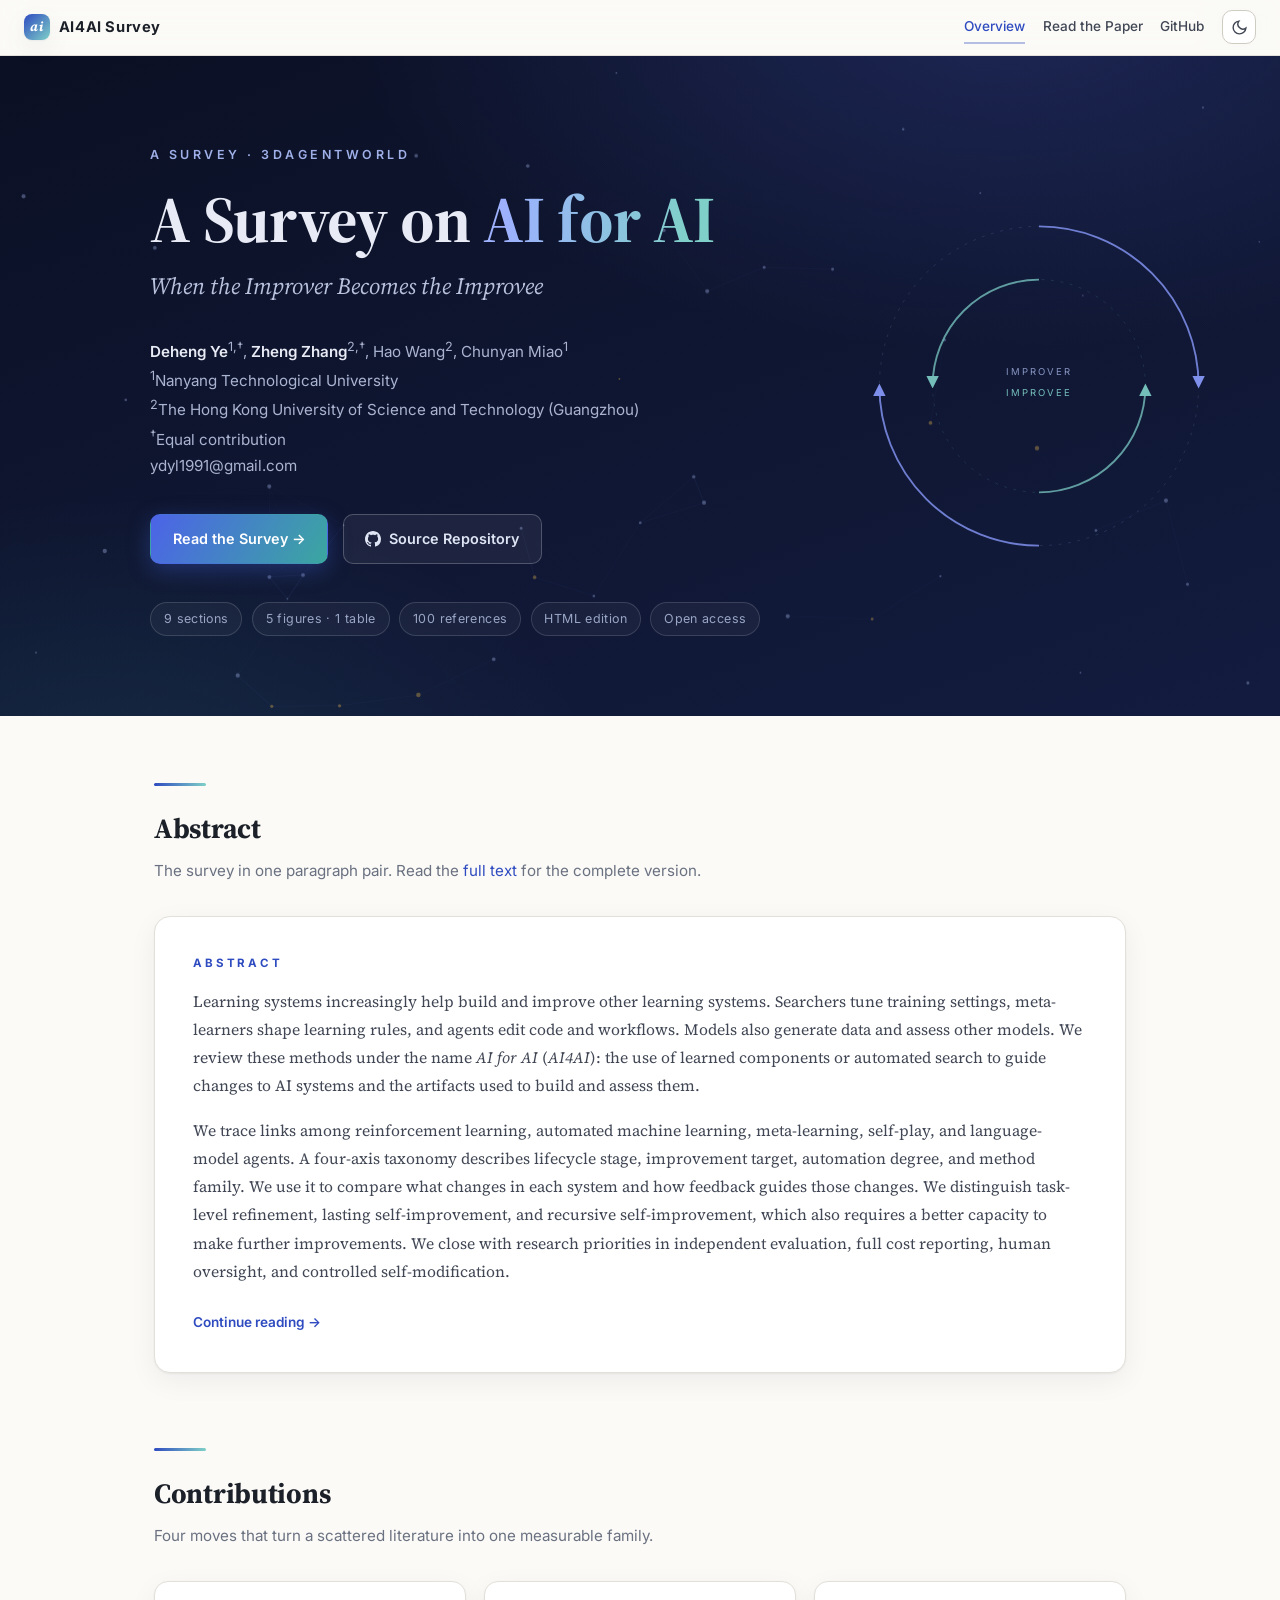
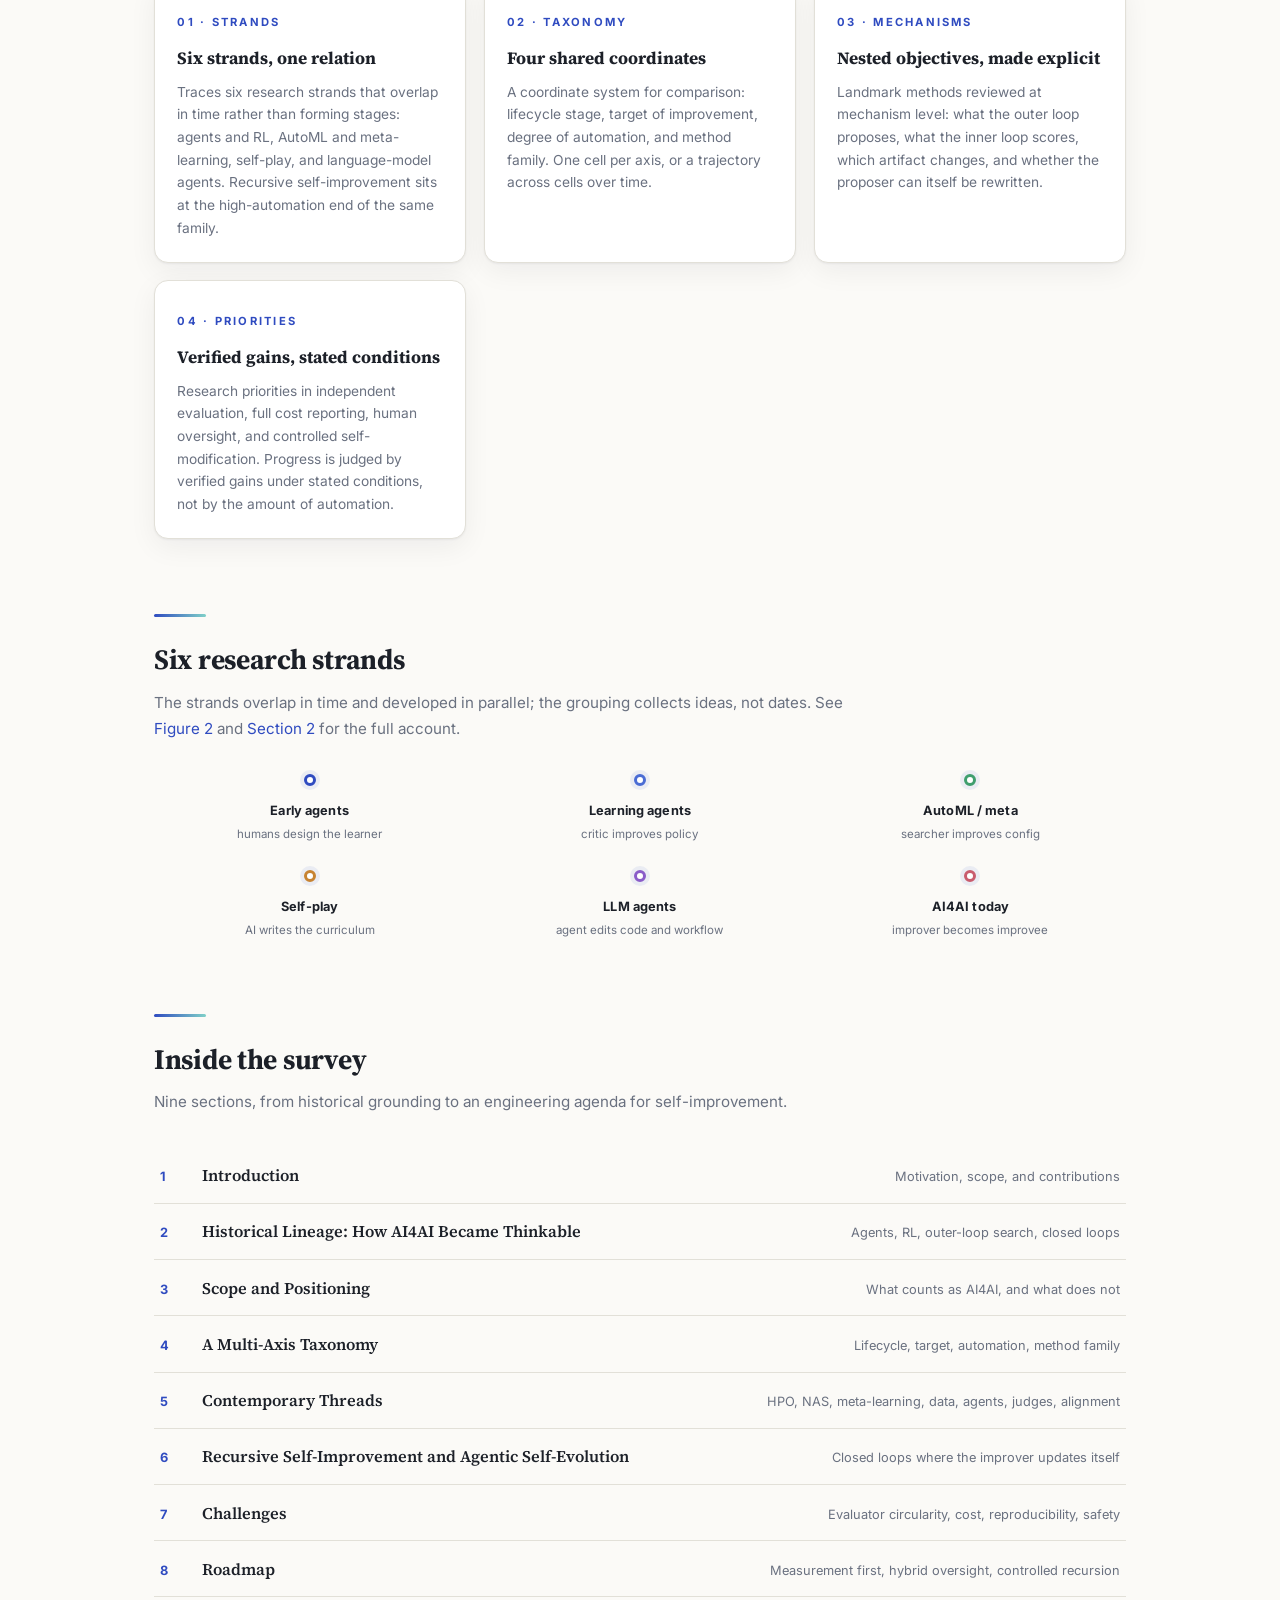
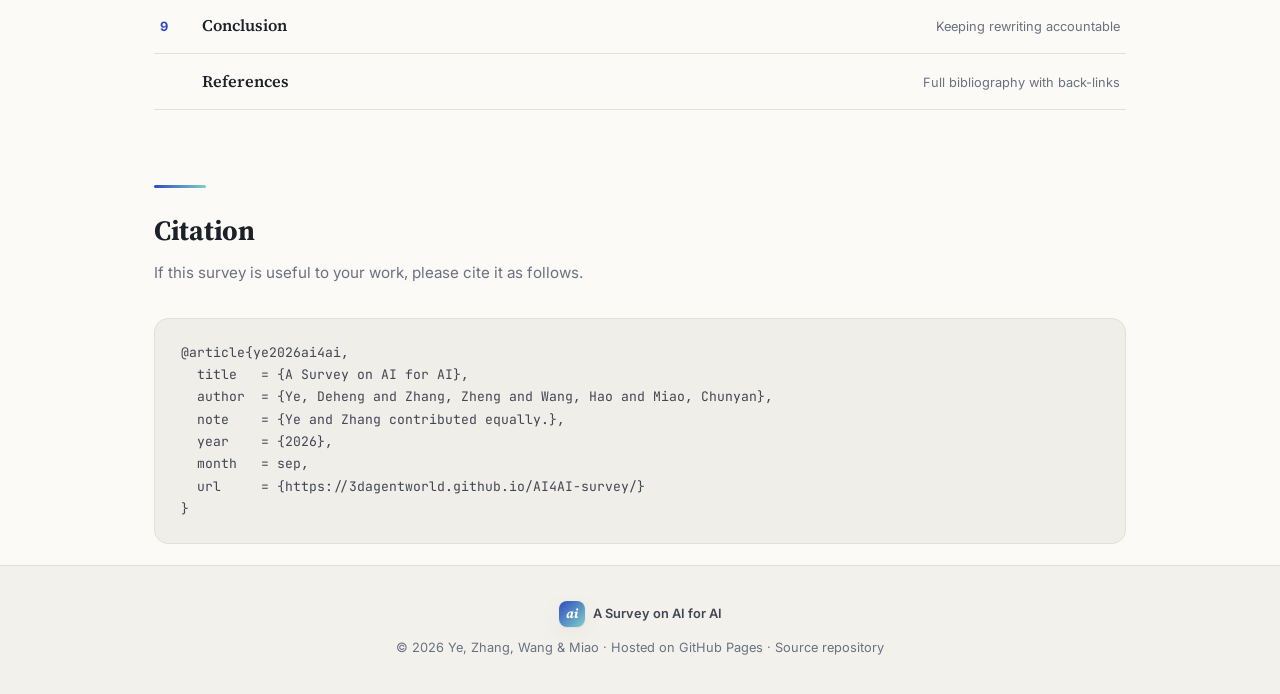
==== index.html @ faae10ac "Sync site with revised manuscript (sn-jnl submission version) - Regenerate paper.html from survey_ne" ====
<!DOCTYPE html>
<html lang="en">
<head>
<meta charset="utf-8">
<meta name="viewport" content="width=device-width, initial-scale=1">
<title>A Survey on AI for AI · 3DAgentWorld</title>
<meta name="description" content="A Survey on AI for AI (AI4AI): the use of learned components or automated search to guide changes to AI systems and the artifacts used to build and assess them.">
<meta property="og:title" content="A Survey on AI for AI">
<meta property="og:description" content="When the Improver Becomes the Improvee. A survey of AI4AI: six research strands, a four-axis taxonomy, mechanism-level review, and research priorities for measurable self-improvement.">
<meta property="og:type" content="website">
<meta property="og:url" content="https://3dagentworld.github.io/AI4AI-survey/">
<link rel="icon" href="data:image/svg+xml,%3Csvg xmlns='http://www.w3.org/2000/svg' viewBox='0 0 64 64'%3E%3Cdefs%3E%3ClinearGradient id='g' x1='0' y1='0' x2='1' y2='1'%3E%3Cstop offset='0' stop-color='%234c63e8'/%3E%3Cstop offset='1' stop-color='%233ba7a0'/%3E%3C/linearGradient%3E%3C/defs%3E%3Crect width='64' height='64' rx='14' fill='url(%23g)'/%3E%3Ctext x='32' y='43' font-family='Georgia,serif' font-size='27' font-style='italic' fill='white' text-anchor='middle'%3Eai%3C/text%3E%3C/svg%3E">
<link rel="preconnect" href="https://fonts.googleapis.com">
<link rel="preconnect" href="https://fonts.gstatic.com" crossorigin>
<link href="https://fonts.googleapis.com/css2?family=Inter:wght@400;500;600;700&family=JetBrains+Mono:wght@400;500&family=Source+Serif+4:ital,opsz,wght@0,8..60,400;0,8..60,600;0,8..60,700;1,8..60,400;1,8..60,600&display=swap" rel="stylesheet">
<link rel="stylesheet" href="css/site.css">
<script>(function(){try{var t=localStorage.getItem('ai4ai-theme');if(t==='dark'||t==='light'){document.documentElement.setAttribute('data-theme',t);}else if(window.matchMedia('(prefers-color-scheme: dark)').matches){document.documentElement.setAttribute('data-theme','dark');}}catch(e){}})();</script>
</head>
<body>

<nav class="site-nav">
  <a class="brand" href="index.html"><span class="brand-mark">ai</span>AI4AI Survey</a>
  <div class="nav-links">
    <a href="index.html" class="active">Overview</a>
    <a href="paper.html">Read the Paper</a>
    <a href="https://github.com/3DAgentWorld/AI4AI-survey" rel="noopener">GitHub</a>
    <button class="theme-toggle" type="button" aria-label="Toggle color theme" title="Toggle theme">
      <svg class="icon-moon" viewBox="0 0 24 24" fill="none" stroke="currentColor" stroke-width="2" stroke-linecap="round"><path d="M21 12.8A9 9 0 1 1 11.2 3 7 7 0 0 0 21 12.8z"/></svg>
      <svg class="icon-sun" viewBox="0 0 24 24" fill="none" stroke="currentColor" stroke-width="2" stroke-linecap="round"><circle cx="12" cy="12" r="4"/><path d="M12 2v2M12 20v2M4.9 4.9l1.4 1.4M17.7 17.7l1.4 1.4M2 12h2M20 12h2M4.9 19.1l1.4-1.4M17.7 6.3l1.4-1.4"/></svg>
    </button>
  </div>
</nav>

<header class="hero">
  <canvas id="constellation" aria-hidden="true"></canvas>

  <svg class="loop-motif" viewBox="0 0 400 400" aria-hidden="true">
    <defs>
      <marker id="loop-ah" viewBox="0 0 10 10" refX="8" refY="5" markerWidth="6.5" markerHeight="6.5" orient="auto-start-reverse">
        <path d="M 0 0 L 10 5 L 0 10 z" fill="#8b9dff"/>
      </marker>
      <marker id="loop-ah2" viewBox="0 0 10 10" refX="8" refY="5" markerWidth="6.5" markerHeight="6.5" orient="auto-start-reverse">
        <path d="M 0 0 L 10 5 L 0 10 z" fill="#7fd0c8"/>
      </marker>
    </defs>
    <g class="ring">
      <circle cx="200" cy="200" r="168" fill="none" stroke="rgba(159,176,232,0.18)" stroke-width="1" stroke-dasharray="3 7"/>
      <path d="M 200 32 A 168 168 0 0 1 368 200" fill="none" stroke="rgba(139,157,255,0.85)" stroke-width="2" marker-end="url(#loop-ah)"/>
      <path d="M 200 368 A 168 168 0 0 1 32 200" fill="none" stroke="rgba(139,157,255,0.85)" stroke-width="2" marker-end="url(#loop-ah)"/>
    </g>
    <g class="ring-rev">
      <circle cx="200" cy="200" r="112" fill="none" stroke="rgba(127,208,200,0.16)" stroke-width="1" stroke-dasharray="3 7"/>
      <path d="M 200 88 A 112 112 0 0 0 88 200" fill="none" stroke="rgba(127,208,200,0.8)" stroke-width="2" marker-end="url(#loop-ah2)"/>
      <path d="M 200 312 A 112 112 0 0 0 312 200" fill="none" stroke="rgba(127,208,200,0.8)" stroke-width="2" marker-end="url(#loop-ah2)"/>
    </g>
    <text x="200" y="188" text-anchor="middle" class="loop-label">improver</text>
    <text x="200" y="210" text-anchor="middle" class="loop-label" style="fill:#7fd0c8">improvee</text>
  </svg>

  <div class="hero-inner">
    <p class="kicker">A Survey &middot; 3DAgentWorld</p>
    <h1>A Survey on <span class="grad">AI for AI</span></h1>
    <p class="subtitle">When the Improver Becomes the Improvee</p>
    <p class="byline"><strong>Deheng Ye</strong><sup>1,&dagger;</sup>, <strong>Zheng Zhang</strong><sup>2,&dagger;</sup>, Hao Wang<sup>2</sup>, Chunyan Miao<sup>1</sup><br><sup>1</sup>Nanyang Technological University<br><sup>2</sup>The Hong Kong University of Science and Technology (Guangzhou)<br><sup>&dagger;</sup>Equal contribution<br>ydyl1991@gmail.com</p>
    <div class="hero-cta">
      <a class="btn btn-primary" href="paper.html">Read the Survey &rarr;</a>
      <a class="btn btn-ghost" href="https://github.com/3DAgentWorld/AI4AI-survey" rel="noopener">
        <svg width="16" height="16" viewBox="0 0 16 16" fill="currentColor" aria-hidden="true"><path d="M8 0C3.58 0 0 3.58 0 8c0 3.54 2.29 6.53 5.47 7.59.4.07.55-.17.55-.38 0-.19-.01-.82-.01-1.49-2.01.37-2.53-.49-2.69-.94-.09-.23-.48-.94-.82-1.13-.28-.15-.68-.52-.01-.53.63-.01 1.08.58 1.23.82.72 1.21 1.87.87 2.33.66.07-.52.28-.87.51-1.07-1.78-.2-3.64-.89-3.64-3.95 0-.87.31-1.59.82-2.15-.08-.2-.36-1.02.08-2.12 0 0 .67-.21 2.2.82.64-.18 1.32-.27 2-.27.68 0 1.36.09 2 .27 1.53-1.04 2.2-.82 2.2-.82.44 1.1.16 1.92.08 2.12.51.56.82 1.27.82 2.15 0 3.07-1.87 3.75-3.65 3.95.29.25.54.73.54 1.48 0 1.07-.01 1.93-.01 2.2 0 .21.15.46.55.38A8.01 8.01 0 0 0 16 8c0-4.42-3.58-8-8-8z"/></svg>
        Source Repository
      </a>
    </div>
    <div class="hero-stats">
      <span class="chip">9 sections</span>
      <span class="chip">5 figures &middot; 1 table</span>
      <span class="chip">100 references</span>
      <span class="chip">HTML edition</span>
      <span class="chip">Open access</span>
    </div>
  </div>
</header>

<section class="landing-section reveal">
  <div class="sec-rule"></div>
  <h2 class="sec-title">Abstract</h2>
  <p class="sec-lede">The survey in one paragraph pair. Read the <a href="paper.html#abstract">full text</a> for the complete version.</p>
  <div class="abstract-card">
    <span class="abs-label">Abstract</span>
    <p>Learning systems increasingly help build and improve other learning systems. Searchers tune training settings, meta-learners shape learning rules, and agents edit code and workflows. Models also generate data and assess other models. We review these methods under the name <em>AI for AI</em> (<em>AI4AI</em>): the use of learned components or automated search to guide changes to AI systems and the artifacts used to build and assess them.</p>
    <p>We trace links among reinforcement learning, automated machine learning, meta-learning, self-play, and language-model agents. A four-axis taxonomy describes lifecycle stage, improvement target, automation degree, and method family. We use it to compare what changes in each system and how feedback guides those changes. We distinguish task-level refinement, lasting self-improvement, and recursive self-improvement, which also requires a better capacity to make further improvements. We close with research priorities in independent evaluation, full cost reporting, human oversight, and controlled self-modification.</p>
    <a class="abstract-more" href="paper.html#abstract">Continue reading &rarr;</a>
  </div>
</section>

<section class="landing-section reveal">
  <div class="sec-rule"></div>
  <h2 class="sec-title">Contributions</h2>
  <p class="sec-lede">Four moves that turn a scattered literature into one measurable family.</p>
  <div class="card-grid">
    <div class="card reveal">
      <span class="card-num">01 &middot; Strands</span>
      <h3>Six strands, one relation</h3>
      <p>Traces six research strands that overlap in time rather than forming stages: agents and RL, AutoML and meta-learning, self-play, and language-model agents. Recursive self-improvement sits at the high-automation end of the same family.</p>
    </div>
    <div class="card reveal">
      <span class="card-num">02 &middot; Taxonomy</span>
      <h3>Four shared coordinates</h3>
      <p>A coordinate system for comparison: lifecycle stage, target of improvement, degree of automation, and method family. One cell per axis, or a trajectory across cells over time.</p>
    </div>
    <div class="card reveal">
      <span class="card-num">03 &middot; Mechanisms</span>
      <h3>Nested objectives, made explicit</h3>
      <p>Landmark methods reviewed at mechanism level: what the outer loop proposes, what the inner loop scores, which artifact changes, and whether the proposer can itself be rewritten.</p>
    </div>
    <div class="card reveal">
      <span class="card-num">04 &middot; Priorities</span>
      <h3>Verified gains, stated conditions</h3>
      <p>Research priorities in independent evaluation, full cost reporting, human oversight, and controlled self-modification. Progress is judged by verified gains under stated conditions, not by the amount of automation.</p>
    </div>
  </div>
</section>

<section class="landing-section reveal">
  <div class="sec-rule"></div>
  <h2 class="sec-title">Six research strands</h2>
  <p class="sec-lede">The strands overlap in time and developed in parallel; the grouping collects ideas, not dates. See <a href="paper.html#fig:lineage">Figure 2</a> and <a href="paper.html#sec:history">Section 2</a> for the full account.</p>
  <div class="timeline strands">
    <div class="tl-item reveal"><div class="tl-dot"></div><strong>Early agents</strong><span>humans design the learner</span></div>
    <div class="tl-item reveal"><div class="tl-dot"></div><strong>Learning agents</strong><span>critic improves policy</span></div>
    <div class="tl-item reveal"><div class="tl-dot"></div><strong>AutoML / meta</strong><span>searcher improves config</span></div>
    <div class="tl-item reveal"><div class="tl-dot"></div><strong>Self-play</strong><span>AI writes the curriculum</span></div>
    <div class="tl-item reveal"><div class="tl-dot"></div><strong>LLM agents</strong><span>agent edits code and workflow</span></div>
    <div class="tl-item reveal"><div class="tl-dot"></div><strong>AI4AI today</strong><span>improver becomes improvee</span></div>
  </div>
</section>

<section class="landing-section reveal">
  <div class="sec-rule"></div>
  <h2 class="sec-title">Inside the survey</h2>
  <p class="sec-lede">Nine sections, from historical grounding to an engineering agenda for self-improvement.</p>
  <ol class="sec-list">
    <a href="paper.html#sec:intro"><li><span class="sec-no">1</span><span class="sec-name">Introduction</span><span class="sec-desc">Motivation, scope, and contributions</span></li></a>
    <a href="paper.html#sec:history"><li><span class="sec-no">2</span><span class="sec-name">Historical Lineage: How AI4AI Became Thinkable</span><span class="sec-desc">Agents, RL, outer-loop search, closed loops</span></li></a>
    <a href="paper.html#sec:scope"><li><span class="sec-no">3</span><span class="sec-name">Scope and Positioning</span><span class="sec-desc">What counts as AI4AI, and what does not</span></li></a>
    <a href="paper.html#sec:taxonomy"><li><span class="sec-no">4</span><span class="sec-name">A Multi-Axis Taxonomy</span><span class="sec-desc">Lifecycle, target, automation, method family</span></li></a>
    <a href="paper.html#sec:survey"><li><span class="sec-no">5</span><span class="sec-name">Contemporary Threads</span><span class="sec-desc">HPO, NAS, meta-learning, data, agents, judges, alignment</span></li></a>
    <a href="paper.html#sec:rsi"><li><span class="sec-no">6</span><span class="sec-name">Recursive Self-Improvement and Agentic Self-Evolution</span><span class="sec-desc">Closed loops where the improver updates itself</span></li></a>
    <a href="paper.html#sec:challenges"><li><span class="sec-no">7</span><span class="sec-name">Challenges</span><span class="sec-desc">Evaluator circularity, cost, reproducibility, safety</span></li></a>
    <a href="paper.html#sec:roadmap"><li><span class="sec-no">8</span><span class="sec-name">Roadmap</span><span class="sec-desc">Measurement first, hybrid oversight, controlled recursion</span></li></a>
    <a href="paper.html#sec:conclusion"><li><span class="sec-no">9</span><span class="sec-name">Conclusion</span><span class="sec-desc">Keeping rewriting accountable</span></li></a>
    <a href="paper.html#references"><li><span class="sec-no">&nbsp;</span><span class="sec-name">References</span><span class="sec-desc">Full bibliography with back-links</span></li></a>
  </ol>
</section>

<section class="landing-section reveal">
  <div class="sec-rule"></div>
  <h2 class="sec-title">Citation</h2>
  <p class="sec-lede">If this survey is useful to your work, please cite it as follows.</p>
  <div class="bib-wrap">
    <button class="bib-copy" type="button">Copy</button>
    <pre class="bib-box">@article{ye2026ai4ai,
  title   = {A Survey on AI for AI},
  author  = {Ye, Deheng and Zhang, Zheng and Wang, Hao and Miao, Chunyan},
  note    = {Ye and Zhang contributed equally.},
  year    = {2026},
  month   = sep,
  url     = {https://3dagentworld.github.io/AI4AI-survey/}
}</pre>
  </div>
</section>

<footer class="site-footer">
  <div class="foot-mark"><span class="brand-mark">ai</span>A Survey on AI for AI</div>
  <div>&copy; 2026 Ye, Zhang, Wang &amp; Miao &middot; Hosted on GitHub Pages &middot; <a href="https://github.com/3DAgentWorld/AI4AI-survey" rel="noopener">Source repository</a></div>
</footer>

<script src="js/site.js"></script>
</body>
</html>
---- css/site.css ----
/* ============================================================
   AI4AI Survey — project page styles
   Cool but sober: restrained motion, academic typography.
   ============================================================ */

:root {
  /* light theme */
  --bg: #fbfaf7;
  --bg-alt: #f2f1ec;
  --surface: #ffffff;
  --ink: #1c2028;
  --ink-soft: #404654;
  --muted: #6a7180;
  --line: #e2e0d8;
  --line-strong: #cfccc2;
  --accent: #2f4bc0;
  --accent-soft: rgba(47, 75, 192, 0.08);
  --accent-line: rgba(47, 75, 192, 0.35);
  --gold: #a07c2a;
  --code-bg: #f0eee8;
  --shadow: 0 1px 2px rgba(20, 24, 40, 0.05), 0 8px 28px rgba(20, 24, 40, 0.06);
  --shadow-lg: 0 2px 4px rgba(20, 24, 40, 0.06), 0 18px 48px rgba(20, 24, 40, 0.10);
  --hero-bg1: #0b1024;
  --hero-bg2: #131c3f;
  --serif: "Source Serif 4", "Source Serif Pro", Georgia, "Times New Roman", serif;
  --sans: "Inter", -apple-system, "Segoe UI", Roboto, sans-serif;
  --mono: "JetBrains Mono", ui-monospace, "Cascadia Code", Consolas, monospace;
}

[data-theme="dark"] {
  --bg: #0d1017;
  --bg-alt: #12161f;
  --surface: #161b26;
  --ink: #dfe3ea;
  --ink-soft: #b6bcc8;
  --muted: #8a91a0;
  --line: #262c3a;
  --line-strong: #363e50;
  --accent: #8b9dff;
  --accent-soft: rgba(139, 157, 255, 0.10);
  --accent-line: rgba(139, 157, 255, 0.4);
  --gold: #cfa54a;
  --code-bg: #1c2230;
  --shadow: 0 1px 2px rgba(0, 0, 0, 0.4), 0 8px 28px rgba(0, 0, 0, 0.35);
  --shadow-lg: 0 2px 4px rgba(0, 0, 0, 0.45), 0 18px 48px rgba(0, 0, 0, 0.45);
}

* { box-sizing: border-box; }

html { scroll-behavior: smooth; }

body {
  margin: 0;
  background: var(--bg);
  color: var(--ink);
  font-family: var(--serif);
  font-size: 17px;
  line-height: 1.72;
  -webkit-font-smoothing: antialiased;
  text-rendering: optimizeLegibility;
}

a { color: var(--accent); text-decoration: none; }
a:hover { text-decoration: underline; }

::selection { background: var(--accent-soft); }

/* ---------------- reading progress bar ---------------- */
#progress-bar {
  position: fixed;
  top: 0; left: 0;
  height: 3px;
  width: 0%;
  background: linear-gradient(90deg, var(--accent), #7fd0c8);
  z-index: 1200;
  transition: width 0.08s linear;
}

/* ---------------- top nav ---------------- */
.site-nav {
  position: sticky;
  top: 0;
  z-index: 1000;
  display: flex;
  align-items: center;
  gap: 1rem;
  padding: 0.65rem 1.5rem;
  background: color-mix(in srgb, var(--bg) 82%, transparent);
  backdrop-filter: blur(12px);
  -webkit-backdrop-filter: blur(12px);
  border-bottom: 1px solid var(--line);
  font-family: var(--sans);
  font-size: 0.85rem;
}

.site-nav .brand {
  display: flex;
  align-items: center;
  gap: 0.55rem;
  font-weight: 700;
  letter-spacing: 0.04em;
  color: var(--ink);
  font-size: 0.92rem;
}
.site-nav .brand:hover { text-decoration: none; }

.brand-mark {
  width: 26px; height: 26px;
  border-radius: 8px;
  background: linear-gradient(135deg, var(--accent), #7fd0c8);
  display: inline-flex;
  align-items: center;
  justify-content: center;
  color: #fff;
  font-family: var(--serif);
  font-style: italic;
  font-weight: 700;
  font-size: 0.8rem;
  box-shadow: var(--shadow);
}
[data-theme="dark"] .brand-mark { color: #0b1024; }

.site-nav .nav-links {
  display: flex;
  gap: 1.1rem;
  margin-left: auto;
  align-items: center;
}
.site-nav .nav-links a {
  color: var(--ink-soft);
  font-weight: 500;
  padding: 0.25rem 0;
  border-bottom: 2px solid transparent;
}
.site-nav .nav-links a:hover { color: var(--ink); text-decoration: none; }
.site-nav .nav-links a.active { color: var(--accent); border-bottom-color: var(--accent-line); }

.theme-toggle {
  border: 1px solid var(--line-strong);
  background: var(--surface);
  color: var(--ink-soft);
  width: 34px; height: 34px;
  border-radius: 10px;
  cursor: pointer;
  display: inline-flex;
  align-items: center;
  justify-content: center;
  transition: transform 0.25s ease, background 0.25s ease;
}
.theme-toggle:hover { transform: rotate(20deg) scale(1.06); }
.theme-toggle svg { width: 17px; height: 17px; }
[data-theme="dark"] .theme-toggle .icon-moon { display: none; }
:root:not([data-theme="dark"]) .theme-toggle .icon-sun { display: none; }

/* ---------------- landing: hero ---------------- */
.hero {
  position: relative;
  overflow: hidden;
  background:
    radial-gradient(1100px 600px at 78% -10%, rgba(94, 118, 255, 0.20), transparent 60%),
    radial-gradient(900px 520px at 8% 110%, rgba(72, 196, 182, 0.10), transparent 55%),
    linear-gradient(160deg, var(--hero-bg1), var(--hero-bg2));
  color: #e8ebf5;
  padding: 5.5rem 1.5rem 5rem;
}
#constellation {
  position: absolute;
  inset: 0;
  width: 100%;
  height: 100%;
  opacity: 0.55;
  pointer-events: none;
}
.hero-inner {
  position: relative;
  max-width: 980px;
  margin: 0 auto;
}
.hero .kicker {
  font-family: var(--sans);
  font-size: 0.78rem;
  font-weight: 600;
  letter-spacing: 0.28em;
  text-transform: uppercase;
  color: #9fb0e8;
  margin: 0 0 1.2rem;
}
.hero h1 {
  font-family: var(--serif);
  font-weight: 700;
  font-size: clamp(2.4rem, 6vw, 4.1rem);
  line-height: 1.08;
  margin: 0 0 0.75rem;
  letter-spacing: -0.01em;
}
.hero h1 .grad {
  background: linear-gradient(92deg, #9db1ff 10%, #7fd0c8 90%);
  -webkit-background-clip: text;
  background-clip: text;
  color: transparent;
}
.hero .subtitle {
  font-family: var(--serif);
  font-style: italic;
  font-size: clamp(1.05rem, 2.4vw, 1.45rem);
  color: #b9c2dd;
  margin: 0 0 1.8rem;
}
.hero .byline {
  font-family: var(--sans);
  font-size: 0.95rem;
  color: #aab4d0;
  margin-bottom: 2.2rem;
}
.hero .byline strong { color: #e8ebf5; font-weight: 600; }

.hero-cta { display: flex; flex-wrap: wrap; gap: 0.9rem; align-items: center; }

.btn {
  display: inline-flex;
  align-items: center;
  gap: 0.5rem;
  font-family: var(--sans);
  font-size: 0.9rem;
  font-weight: 600;
  padding: 0.72rem 1.35rem;
  border-radius: 10px;
  border: 1px solid transparent;
  cursor: pointer;
  transition: transform 0.2s ease, box-shadow 0.2s ease, background 0.2s ease;
}
.btn:hover { text-decoration: none; transform: translateY(-2px); }
.btn-primary {
  background: linear-gradient(120deg, #4c63e8, #3ba7a0);
  color: #fff;
  box-shadow: 0 6px 22px rgba(66, 96, 220, 0.35);
}
.btn-primary:hover { box-shadow: 0 10px 30px rgba(66, 96, 220, 0.45); }
.btn-ghost {
  background: rgba(255, 255, 255, 0.06);
  border-color: rgba(255, 255, 255, 0.22);
  color: #dfe5f5;
}
.btn-ghost:hover { background: rgba(255, 255, 255, 0.12); }

.hero-stats {
  display: flex;
  flex-wrap: wrap;
  gap: 0.6rem;
  margin-top: 2.4rem;
  font-family: var(--sans);
  font-size: 0.78rem;
  color: #9aa6c6;
}
.hero-stats .chip {
  padding: 0.32rem 0.8rem;
  border-radius: 999px;
  border: 1px solid rgba(255, 255, 255, 0.14);
  background: rgba(255, 255, 255, 0.04);
  letter-spacing: 0.03em;
}

/* the self-referential loop motif */
.loop-motif {
  position: absolute;
  right: clamp(-40px, 4vw, 60px);
  top: 50%;
  transform: translateY(-50%);
  width: clamp(220px, 30vw, 380px);
  height: clamp(220px, 30vw, 380px);
  opacity: 0.9;
  pointer-events: none;
}
.loop-motif .ring { animation: loop-spin 26s linear infinite; transform-origin: 50% 50%; }
.loop-motif .ring-rev { animation: loop-spin 38s linear infinite reverse; transform-origin: 50% 50%; }
@keyframes loop-spin { to { transform: rotate(360deg); } }
.loop-label {
  font-family: var(--sans);
  font-size: 10px;
  letter-spacing: 0.22em;
  text-transform: uppercase;
  fill: #93a2cf;
}
@media (max-width: 860px) { .loop-motif { display: none; } }

/* ---------------- landing: generic section ---------------- */
.landing-section {
  max-width: 1020px;
  margin: 0 auto;
  padding: 4.2rem 1.5rem 0.5rem;
}
.landing-section h2.sec-title {
  font-family: var(--serif);
  font-size: 1.75rem;
  font-weight: 700;
  margin: 0 0 0.4rem;
  letter-spacing: -0.01em;
}
.landing-section .sec-lede {
  font-family: var(--sans);
  font-size: 0.95rem;
  color: var(--muted);
  margin: 0 0 2rem;
  max-width: 46rem;
}
.sec-rule {
  width: 52px; height: 3px;
  border-radius: 2px;
  background: linear-gradient(90deg, var(--accent), #7fd0c8);
  margin-bottom: 1.1rem;
}

/* abstract card */
.abstract-card {
  background: var(--surface);
  border: 1px solid var(--line);
  border-radius: 16px;
  box-shadow: var(--shadow);
  padding: 2.2rem 2.4rem;
  font-size: 0.98rem;
  line-height: 1.8;
  color: var(--ink-soft);
}
.abstract-card .abs-label {
  font-family: var(--sans);
  font-size: 0.72rem;
  font-weight: 700;
  letter-spacing: 0.24em;
  text-transform: uppercase;
  color: var(--accent);
  display: block;
  margin-bottom: 0.9rem;
}
.abstract-card p { margin: 0 0 1rem; }
.abstract-card p:last-of-type { margin-bottom: 1.4rem; }
.abstract-more { font-family: var(--sans); font-size: 0.85rem; font-weight: 600; }

/* contribution cards */
.card-grid {
  display: grid;
  grid-template-columns: repeat(auto-fit, minmax(230px, 1fr));
  gap: 1.1rem;
}
.card {
  background: var(--surface);
  border: 1px solid var(--line);
  border-radius: 14px;
  padding: 1.5rem 1.4rem 1.4rem;
  box-shadow: var(--shadow);
  transition: transform 0.25s ease, box-shadow 0.25s ease, border-color 0.25s ease;
  position: relative;
  overflow: hidden;
}
.card::before {
  content: "";
  position: absolute;
  top: 0; left: 0; right: 0;
  height: 3px;
  background: linear-gradient(90deg, var(--accent), #7fd0c8);
  opacity: 0;
  transition: opacity 0.25s ease;
}
.card:hover { transform: translateY(-4px); box-shadow: var(--shadow-lg); border-color: var(--accent-line); }
.card:hover::before { opacity: 1; }
.card .card-num {
  font-family: var(--sans);
  font-size: 0.7rem;
  font-weight: 700;
  letter-spacing: 0.2em;
  color: var(--accent);
  text-transform: uppercase;
}
.card h3 {
  font-family: var(--serif);
  font-size: 1.08rem;
  margin: 0.5rem 0 0.45rem;
  font-weight: 700;
}
.card p {
  font-size: 0.86rem;
  color: var(--muted);
  margin: 0;
  line-height: 1.65;
  font-family: var(--sans);
}

/* lineage timeline (landing) */
.timeline {
  display: grid;
  grid-template-columns: repeat(6, 1fr);
  gap: 0;
  position: relative;
  margin-top: 1rem;
}
.timeline::before {
  content: "";
  position: absolute;
  top: 13px;
  left: 3%;
  right: 3%;
  height: 2px;
  background: linear-gradient(90deg, #9aa1ad, var(--accent), #7fd0c8);
  opacity: 0.5;
}
.tl-item { position: relative; padding: 0 0.6rem; }
.tl-dot {
  width: 12px; height: 12px;
  border-radius: 50%;
  margin: 8px auto 0.9rem;
  background: var(--surface);
  border: 3px solid var(--accent);
  box-shadow: 0 0 0 4px var(--accent-soft);
  position: relative;
  z-index: 1;
}
.tl-item:nth-child(2) .tl-dot { border-color: #4a6cd4; }
.tl-item:nth-child(3) .tl-dot { border-color: #3f9e6e; }
.tl-item:nth-child(4) .tl-dot { border-color: #c78332; }
.tl-item:nth-child(5) .tl-dot { border-color: #8a5cc9; }
.tl-item:nth-child(6) .tl-dot { border-color: #c95c6e; }
.tl-item strong {
  display: block;
  font-family: var(--sans);
  font-size: 0.8rem;
  font-weight: 700;
  text-align: center;
  letter-spacing: 0.01em;
}
.tl-item span {
  display: block;
  font-family: var(--sans);
  font-size: 0.72rem;
  text-align: center;
  color: var(--muted);
  margin-top: 0.25rem;
  line-height: 1.45;
}
@media (max-width: 800px) {
  .timeline { grid-template-columns: repeat(2, 1fr); gap: 1.4rem; }
  .timeline::before { display: none; }
}
/* parallel research strands (no sequential connector) */
.timeline.strands { grid-template-columns: repeat(3, 1fr); gap: 1.7rem 1.2rem; }
.timeline.strands::before { display: none; }
.timeline.strands .tl-dot { margin-top: 0; }
@media (max-width: 800px) {
  .timeline.strands { grid-template-columns: repeat(2, 1fr); }
}

/* paper map (section list) */
.sec-list { list-style: none; margin: 0; padding: 0; counter-reset: secmap; }
.sec-list li {
  display: flex;
  align-items: baseline;
  gap: 1rem;
  padding: 0.85rem 0.4rem;
  border-bottom: 1px solid var(--line);
  transition: background 0.2s ease, padding-left 0.2s ease;
}
.sec-list li:hover { background: var(--accent-soft); padding-left: 0.8rem; }
.sec-list .sec-no {
  font-family: var(--sans);
  font-weight: 700;
  font-size: 0.8rem;
  color: var(--accent);
  min-width: 1.6rem;
}
.sec-list .sec-name {
  font-family: var(--serif);
  font-weight: 600;
  font-size: 1.02rem;
  color: var(--ink);
}
.sec-list .sec-desc {
  font-family: var(--sans);
  font-size: 0.8rem;
  color: var(--muted);
  margin-left: auto;
  text-align: right;
  max-width: 40%;
}
.sec-list a:hover { text-decoration: none; }
@media (max-width: 720px) { .sec-list .sec-desc { display: none; } }

/* bibtex */
.bib-box {
  position: relative;
  background: var(--code-bg);
  border: 1px solid var(--line);
  border-radius: 14px;
  padding: 1.4rem 1.6rem;
  font-family: var(--mono);
  font-size: 0.82rem;
  line-height: 1.7;
  overflow-x: auto;
  color: var(--ink-soft);
}
.bib-copy {
  position: absolute;
  top: 0.8rem; right: 0.8rem;
  font-family: var(--sans);
  font-size: 0.72rem;
  font-weight: 600;
  padding: 0.35rem 0.75rem;
  border-radius: 8px;
  border: 1px solid var(--line-strong);
  background: var(--surface);
  color: var(--ink-soft);
  cursor: pointer;
  transition: all 0.2s ease;
}
.bib-copy:hover { color: var(--accent); border-color: var(--accent-line); }

/* ---------------- paper page layout ---------------- */
.paper-layout {
  display: grid;
  grid-template-columns: 280px minmax(0, 1fr);
  gap: 3rem;
  max-width: 1180px;
  margin: 0 auto;
  padding: 2.5rem 1.5rem 6rem;
}
@media (max-width: 960px) {
  .paper-layout { grid-template-columns: 1fr; }
  .toc { position: static !important; max-height: none !important; display: none; }
  .toc.toc-open { display: block; }
}

.toc {
  position: sticky;
  top: 76px;
  align-self: start;
  max-height: calc(100vh - 100px);
  overflow-y: auto;
  font-family: var(--sans);
  font-size: 0.8rem;
  border-right: 1px solid var(--line);
  padding-right: 1.2rem;
}
.toc-title {
  font-size: 0.7rem;
  font-weight: 700;
  letter-spacing: 0.24em;
  text-transform: uppercase;
  color: var(--muted);
  margin-bottom: 0.9rem;
}
.toc-list { list-style: none; margin: 0; padding: 0; }
.toc-list li a {
  display: flex;
  gap: 0.55rem;
  padding: 0.3rem 0.5rem;
  border-radius: 7px;
  color: var(--ink-soft);
  line-height: 1.45;
  transition: background 0.15s ease, color 0.15s ease;
}
.toc-list li a:hover { background: var(--accent-soft); text-decoration: none; }
.toc-list li.toc-active > a { background: var(--accent-soft); color: var(--accent); font-weight: 600; }
.toc-num { color: var(--muted); min-width: 1.9rem; font-variant-numeric: tabular-nums; }
.toc-list li.toc-active .toc-num { color: var(--accent); }
.toc-h3 a { padding-left: 1.6rem; font-size: 0.76rem; color: var(--muted); }

.paper-main { max-width: 46rem; }

/* article header */
.paper-header { margin-bottom: 2.6rem; border-bottom: 1px solid var(--line); padding-bottom: 2rem; }
.paper-header .kicker {
  font-family: var(--sans);
  font-size: 0.72rem;
  font-weight: 700;
  letter-spacing: 0.26em;
  text-transform: uppercase;
  color: var(--accent);
  margin: 0 0 0.9rem;
}
.paper-header h1 {
  font-family: var(--serif);
  font-size: clamp(1.9rem, 4.5vw, 2.7rem);
  line-height: 1.15;
  margin: 0 0 0.5rem;
  font-weight: 700;
  letter-spacing: -0.01em;
}
.paper-header .subtitle {
  font-family: var(--serif);
  font-style: italic;
  font-size: 1.15rem;
  color: var(--ink-soft);
  margin: 0 0 1.2rem;
}
.paper-header .byline {
  font-family: var(--sans);
  font-size: 0.9rem;
  color: var(--muted);
}
.paper-header .byline strong { color: var(--ink); font-weight: 600; }
.paper-header .byline a { color: var(--muted); font-family: var(--mono); font-size: 0.8rem; }

.epigraph {
  font-family: var(--serif);
  font-style: italic;
  font-size: 0.95rem;
  color: var(--ink-soft);
  text-align: center;
  max-width: 34rem;
  margin: 1.6rem auto 0;
  padding: 1.1rem 1.5rem;
  border-top: 1px solid var(--line);
  border-bottom: 1px solid var(--line);
  line-height: 1.7;
}

.paper-abstract {
  background: var(--surface);
  border: 1px solid var(--line);
  border-radius: 14px;
  padding: 1.8rem 2rem;
  margin: 2.2rem 0 3rem;
  box-shadow: var(--shadow);
}
.paper-abstract .abs-label {
  font-family: var(--sans);
  font-size: 0.72rem;
  font-weight: 700;
  letter-spacing: 0.24em;
  text-transform: uppercase;
  color: var(--accent);
  display: block;
  margin-bottom: 0.8rem;
}
.paper-abstract p { margin: 0; font-size: 0.95rem; color: var(--ink-soft); }

/* article body */
.paper-body p { margin: 0 0 1.15rem; text-align: justify; hyphens: auto; }
.paper-body h2.sec {
  font-family: var(--serif);
  font-size: 1.5rem;
  font-weight: 700;
  margin: 3rem 0 1.1rem;
  line-height: 1.3;
  scroll-margin-top: 80px;
}
.paper-body h3.subsec {
  font-family: var(--serif);
  font-size: 1.15rem;
  font-weight: 700;
  margin: 2.2rem 0 0.9rem;
  line-height: 1.35;
  scroll-margin-top: 80px;
}
.secnum {
  color: var(--accent);
  font-variant-numeric: tabular-nums;
  margin-right: 0.65rem;
  font-weight: 600;
}
.runin-head { color: var(--ink); font-weight: 700; }

.citation { color: var(--ink-soft); }
.cite, .xref {
  color: var(--accent);
  text-decoration: none;
  text-decoration-color: var(--accent-line);
  text-underline-offset: 3px;
}
.cite:hover, .xref:hover { text-decoration: underline; }
.citation .cite:not(:first-child)::before { content: ""; }

code {
  font-family: var(--mono);
  font-size: 0.85em;
  background: var(--code-bg);
  padding: 0.12em 0.4em;
  border-radius: 5px;
}

/* figures & diagrams */
.paper-figure, .paper-table {
  margin: 2.2rem 0;
  scroll-margin-top: 80px;
}
/* rasterized paper figures sit on a white plate so black-on-white
   vector art stays legible in dark mode too */
.fig-plate {
  background: #ffffff;
  border: 1px solid var(--line);
  border-radius: 12px;
  padding: 0.9rem;
  box-shadow: var(--shadow);
}
.fig-plate img {
  width: 100%;
  height: auto;
  display: block;
  border-radius: 6px;
}
sup.citation {
  font-size: 0.72em;
  line-height: 0;
  margin-left: 1px;
  font-family: var(--sans);
}
sup.citation .cite { font-weight: 600; }
.paper-figure figcaption, .paper-table figcaption {
  font-family: var(--sans);
  font-size: 0.8rem;
  color: var(--muted);
  line-height: 1.6;
  margin-top: 0.9rem;
  text-align: left;
}
.fig-label { font-weight: 700; color: var(--ink-soft); }

.diagram {
  background: var(--surface);
  border: 1px solid var(--line);
  border-radius: 14px;
  padding: 1.6rem 1.4rem;
  box-shadow: var(--shadow);
}

/* flow diagrams (lineage, roadmap) */
.flow-diagram {
  display: flex;
  align-items: stretch;
  gap: 0.55rem;
  overflow-x: auto;
  padding-bottom: 0.3rem;
}
.era {
  flex: 1 0 128px;
  border-radius: 10px;
  padding: 0.75rem 0.7rem;
  text-align: center;
  border: 1px solid var(--line-strong);
  min-height: 92px;
  display: flex;
  flex-direction: column;
  justify-content: center;
  gap: 0.3rem;
  transition: transform 0.25s ease, box-shadow 0.25s ease;
}
.era:hover { transform: translateY(-3px); box-shadow: var(--shadow); }
.era strong { font-family: var(--sans); font-size: 0.8rem; font-weight: 700; line-height: 1.3; }
.era span { font-family: var(--sans); font-size: 0.68rem; color: var(--muted); line-height: 1.4; }
.flow-arrow {
  flex: 0 0 26px;
  align-self: center;
  height: 2px;
  background: var(--line-strong);
  position: relative;
}
.flow-arrow::after {
  content: "";
  position: absolute;
  right: -1px; top: 50%;
  transform: translateY(-50%);
  border: 5px solid transparent;
  border-left: 7px solid var(--line-strong);
}

/* tints */
.tint-gray   { background: rgba(120, 128, 140, 0.10); }
.tint-blue   { background: rgba(59, 96, 210, 0.10); }
.tint-green  { background: rgba(46, 148, 90, 0.10); }
.tint-orange { background: rgba(210, 132, 45, 0.12); }
.tint-purple { background: rgba(140, 90, 200, 0.10); }
.tint-red    { background: rgba(205, 85, 100, 0.10); }
[data-theme="dark"] .tint-gray   { background: rgba(150, 158, 170, 0.12); }
[data-theme="dark"] .tint-blue   { background: rgba(110, 140, 255, 0.14); }
[data-theme="dark"] .tint-green  { background: rgba(90, 200, 140, 0.12); }
[data-theme="dark"] .tint-orange { background: rgba(255, 170, 90, 0.13); }
[data-theme="dark"] .tint-purple { background: rgba(180, 130, 250, 0.13); }
[data-theme="dark"] .tint-red    { background: rgba(250, 120, 140, 0.12); }

/* positioning diagram (svg) */
.position-diagram { padding: 1.2rem; }
.pos-svg { width: 100%; height: auto; display: block; }
.pos-svg .node { stroke: var(--line-strong); stroke-width: 1.2; rx: 10; }
.pos-svg .arrow-line { stroke: var(--ink-soft); stroke-width: 1.6; fill: none; }
.pos-svg .arrow-line.dashed { stroke-dasharray: 6 4; }
.pos-svg text { font-family: var(--sans); fill: var(--ink); }
.pos-svg .t-main { font-size: 13px; font-weight: 700; }
.pos-svg .t-sub { font-size: 11px; fill: var(--muted); }
.pos-svg .arrowhead { fill: var(--ink-soft); }
.pos-svg .tint-gray   { fill: rgba(120, 128, 140, 0.10); }
.pos-svg .tint-blue   { fill: rgba(59, 96, 210, 0.10); }
.pos-svg .tint-green  { fill: rgba(46, 148, 90, 0.10); }
.pos-svg .tint-orange { fill: rgba(210, 132, 45, 0.12); }
[data-theme="dark"] .pos-svg .tint-gray   { fill: rgba(150, 158, 170, 0.12); }
[data-theme="dark"] .pos-svg .tint-blue   { fill: rgba(110, 140, 255, 0.14); }
[data-theme="dark"] .pos-svg .tint-green  { fill: rgba(90, 200, 140, 0.12); }
[data-theme="dark"] .pos-svg .tint-orange { fill: rgba(255, 170, 90, 0.13); }
[data-theme="dark"] .pos-svg text { fill: var(--ink); }

/* taxonomy diagram */
.taxonomy-diagram { position: relative; padding-bottom: 2.6rem; }
.taxonomy-diagram .grid4 {
  display: grid;
  grid-template-columns: repeat(4, 1fr);
  gap: 0.9rem;
}
@media (max-width: 760px) { .taxonomy-diagram .grid4 { grid-template-columns: repeat(2, 1fr); } }
.tax-head {
  font-family: var(--sans);
  font-size: 0.74rem;
  font-weight: 700;
  text-align: center;
  margin-bottom: 0.55rem;
  letter-spacing: 0.02em;
}
.tax-box {
  border: 1px solid var(--line-strong);
  border-radius: 10px;
  padding: 0.85rem 0.8rem;
  font-family: var(--sans);
  font-size: 0.74rem;
  line-height: 1.75;
  min-height: 110px;
  text-align: left;
}
.tax-brace {
  margin: 1.1rem auto 0.4rem;
  width: 86%;
  height: 10px;
  border-bottom: 2px solid var(--line-strong);
  border-radius: 0 0 12px 12px;
  position: relative;
}
.tax-brace::after {
  content: "";
  position: absolute;
  left: 50%;
  bottom: -7px;
  transform: translateX(-50%);
  width: 2px;
  height: 8px;
  background: var(--line-strong);
}
.tax-note {
  font-family: var(--sans);
  font-size: 0.74rem;
  color: var(--muted);
  text-align: center;
  margin-top: 0.7rem;
}

/* tables */
.table-wrap {
  overflow-x: auto;
  background: var(--surface);
  border: 1px solid var(--line);
  border-radius: 14px;
  box-shadow: var(--shadow);
}
table.thread-map {
  width: 100%;
  border-collapse: collapse;
  font-family: var(--sans);
  font-size: 0.8rem;
}
table.thread-map th {
  text-align: left;
  font-weight: 700;
  padding: 0.85rem 1rem;
  border-bottom: 2px solid var(--line-strong);
  white-space: nowrap;
}
table.thread-map td {
  padding: 0.7rem 1rem;
  border-bottom: 1px solid var(--line);
  vertical-align: top;
  color: var(--ink-soft);
  line-height: 1.55;
}
table.thread-map td:first-child { font-weight: 600; color: var(--ink); white-space: nowrap; }
table.thread-map tbody tr:last-child td { border-bottom: none; }
table.thread-map tbody tr { transition: background 0.15s ease; }
table.thread-map tbody tr:hover { background: var(--accent-soft); }

/* references */
.refs-heading { margin-top: 3.4rem; }
ol.references {
  list-style: none;
  margin: 1.4rem 0 0;
  padding: 0;
  counter-reset: refcounter;
  font-size: 0.84rem;
  font-family: var(--sans);
}
ol.references li {
  counter-increment: refcounter;
  display: flex;
  gap: 0.9rem;
  padding: 0.55rem 0.5rem;
  border-radius: 8px;
  line-height: 1.65;
  color: var(--ink-soft);
  scroll-margin-top: 90px;
}
ol.references li::before {
  content: "[" counter(refcounter) "]";
  min-width: 2.4rem;
  text-align: right;
  color: var(--muted);
  font-variant-numeric: tabular-nums;
  font-size: 0.78rem;
  padding-top: 0.1rem;
}
ol.references li:hover { background: var(--accent-soft); }
ol.references li:target { background: var(--accent-soft); box-shadow: inset 3px 0 0 var(--accent); }
.ref-text em { font-family: var(--serif); font-size: 1.04em; }
.ref-back {
  margin-left: auto;
  color: var(--muted);
  font-size: 0.8rem;
  align-self: center;
  opacity: 0;
  transition: opacity 0.15s ease;
  flex: 0 0 auto;
}
ol.references li:hover .ref-back { opacity: 1; }

/* ---------------- footer ---------------- */
.site-footer {
  border-top: 1px solid var(--line);
  padding: 2.2rem 1.5rem;
  text-align: center;
  font-family: var(--sans);
  font-size: 0.8rem;
  color: var(--muted);
  background: var(--bg-alt);
}
.site-footer a { color: var(--muted); }
.site-footer .foot-mark {
  display: inline-flex;
  align-items: center;
  gap: 0.5rem;
  margin-bottom: 0.6rem;
  color: var(--ink-soft);
  font-weight: 600;
}

/* ---------------- reveal on scroll ---------------- */
.reveal {
  opacity: 0;
  transform: translateY(18px);
  transition: opacity 0.7s ease, transform 0.7s ease;
}
.reveal.visible { opacity: 1; transform: none; }

@media (prefers-reduced-motion: reduce) {
  html { scroll-behavior: auto; }
  .reveal { opacity: 1; transform: none; transition: none; }
  .loop-motif .ring, .loop-motif .ring-rev { animation: none; }
  * { transition-duration: 0.01ms !important; }
}

/* misc */
.math-inline { white-space: nowrap; }
.katex { font-size: 1.02em; }
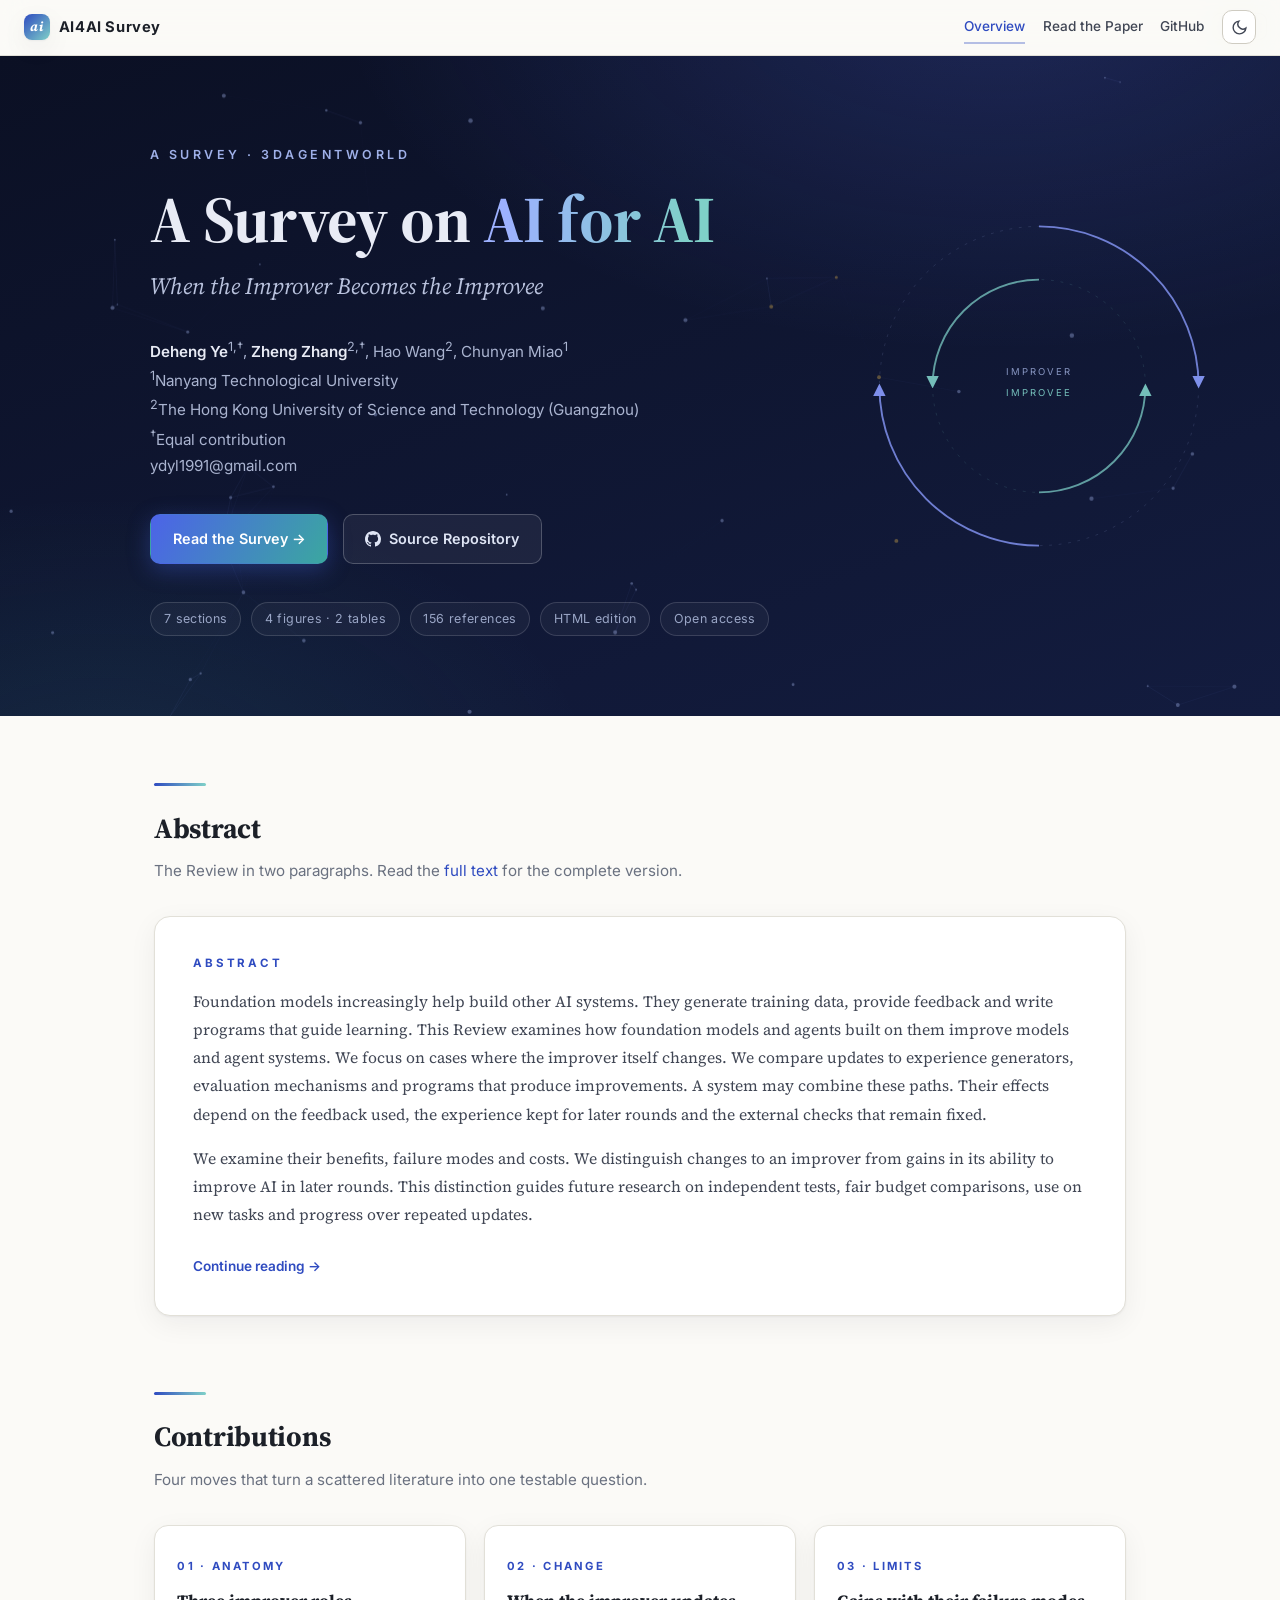
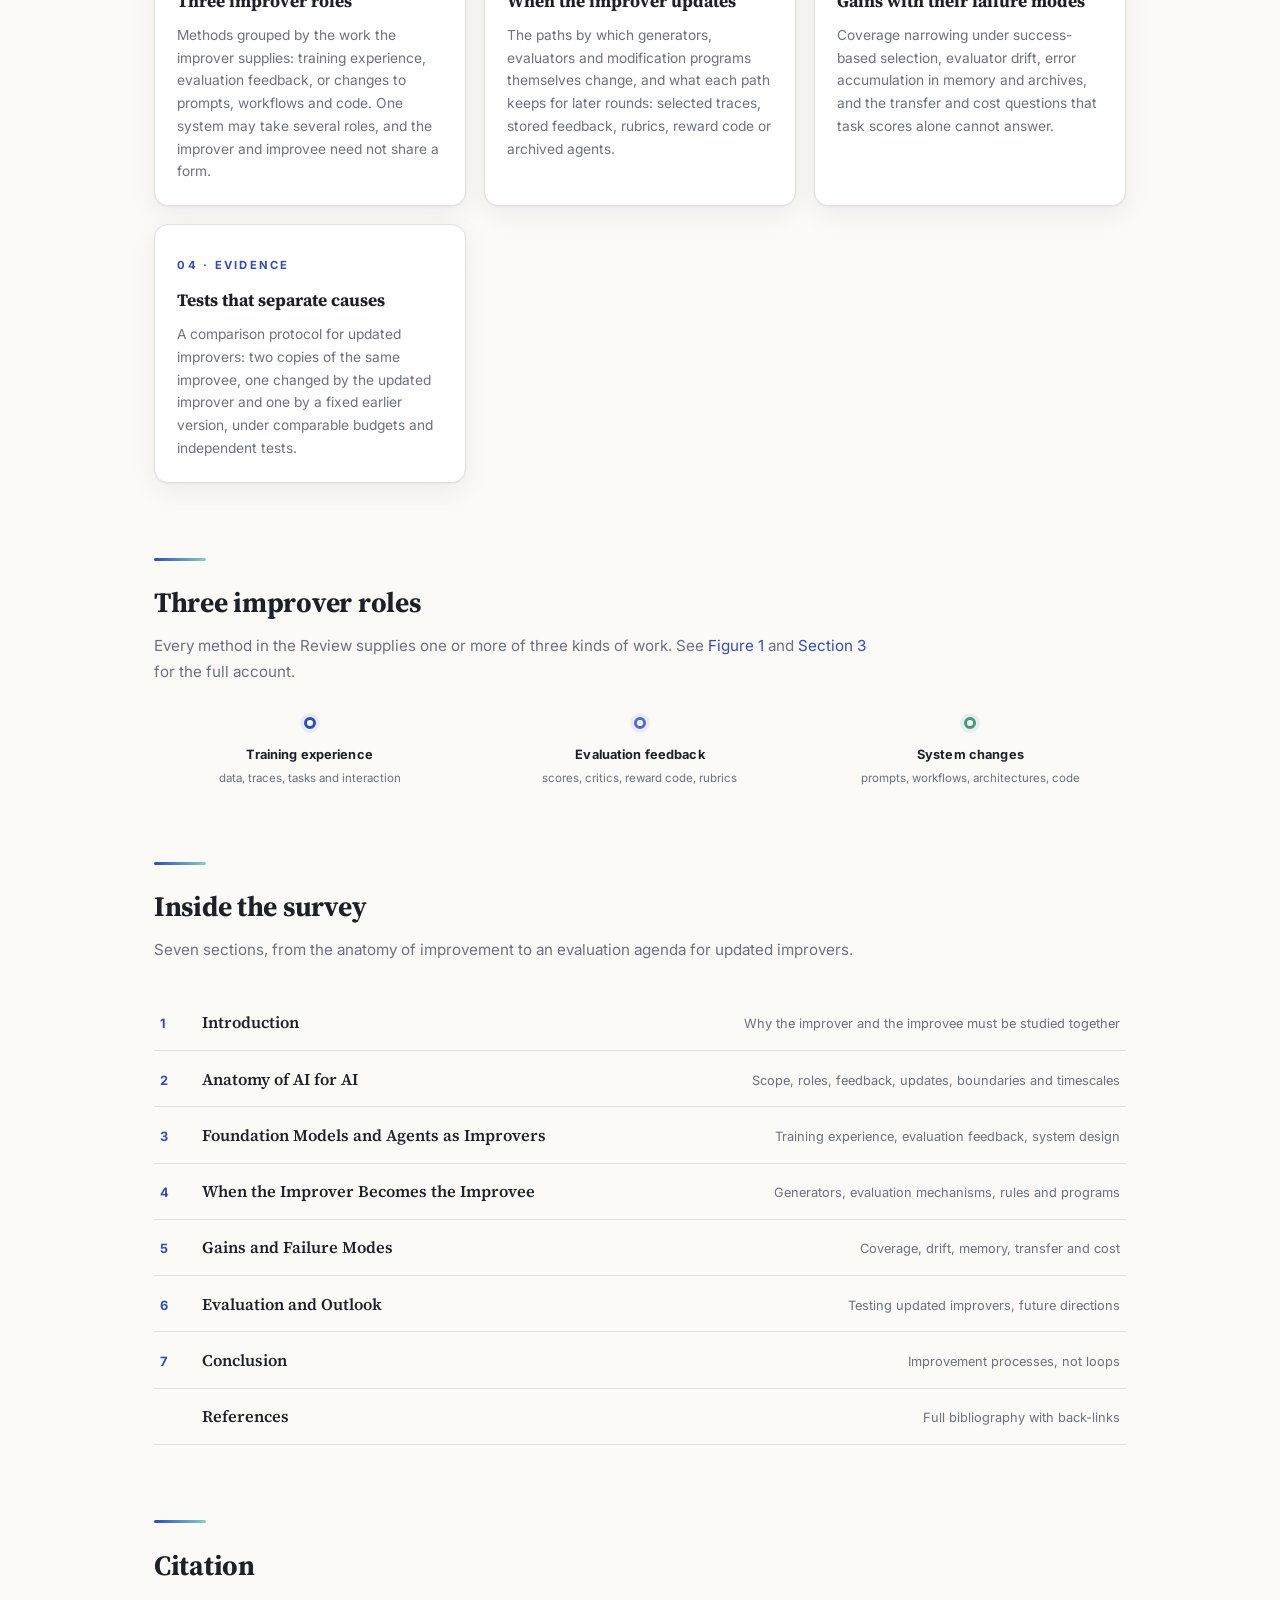
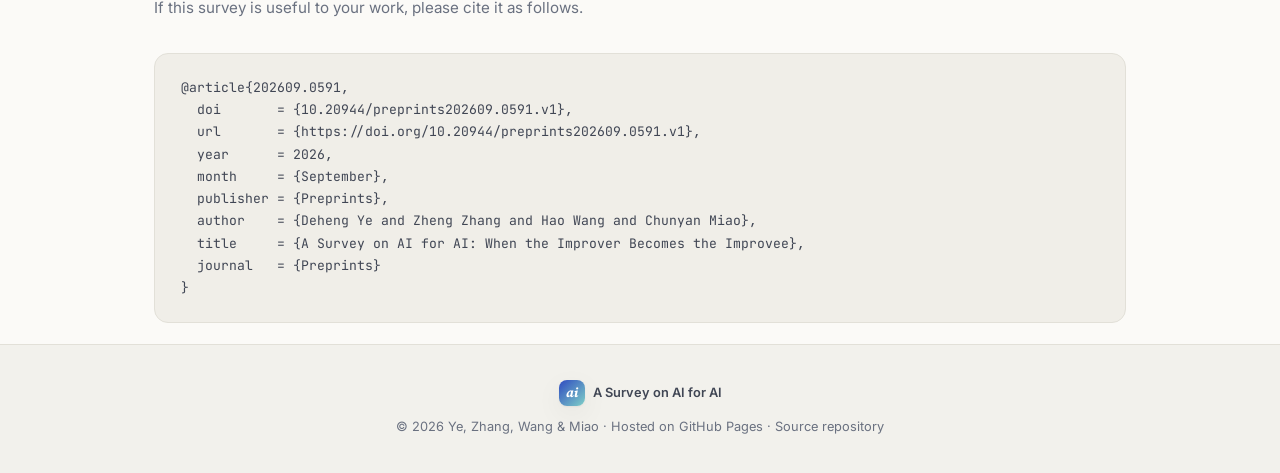
==== commit a820f07f: "Sync site with rewritten manuscript (Preprints 202609.0591 v1) - Regenerate paper.html from latex/sn" ====
--- a/index.html
+++ b/index.html
@@ -4,9 +4,9 @@
 <meta charset="utf-8">
 <meta name="viewport" content="width=device-width, initial-scale=1">
 <title>A Survey on AI for AI · 3DAgentWorld</title>
-<meta name="description" content="A Survey on AI for AI (AI4AI): the use of learned components or automated search to guide changes to AI systems and the artifacts used to build and assess them.">
+<meta name="description" content="A Survey on AI for AI (AI4AI): how foundation models and agents built on them improve models and agent systems, and what changes when the improver itself changes.">
 <meta property="og:title" content="A Survey on AI for AI">
-<meta property="og:description" content="When the Improver Becomes the Improvee. A survey of AI4AI: six research strands, a four-axis taxonomy, mechanism-level review, and research priorities for measurable self-improvement.">
+<meta property="og:description" content="When the Improver Becomes the Improvee. A Review of AI4AI: three improver roles, the paths by which improvers change, their gains and failure modes, and tests that separate real progress from rising internal scores.">
 <meta property="og:type" content="website">
 <meta property="og:url" content="https://3dagentworld.github.io/AI4AI-survey/">
 <link rel="icon" href="data:image/svg+xml,%3Csvg xmlns='http://www.w3.org/2000/svg' viewBox='0 0 64 64'%3E%3Cdefs%3E%3ClinearGradient id='g' x1='0' y1='0' x2='1' y2='1'%3E%3Cstop offset='0' stop-color='%234c63e8'/%3E%3Cstop offset='1' stop-color='%233ba7a0'/%3E%3C/linearGradient%3E%3C/defs%3E%3Crect width='64' height='64' rx='14' fill='url(%23g)'/%3E%3Ctext x='32' y='43' font-family='Georgia,serif' font-size='27' font-style='italic' fill='white' text-anchor='middle'%3Eai%3C/text%3E%3C/svg%3E">
@@ -70,9 +70,9 @@
       </a>
     </div>
     <div class="hero-stats">
-      <span class="chip">9 sections</span>
-      <span class="chip">5 figures &middot; 1 table</span>
-      <span class="chip">100 references</span>
+      <span class="chip">7 sections</span>
+      <span class="chip">4 figures &middot; 2 tables</span>
+      <span class="chip">156 references</span>
       <span class="chip">HTML edition</span>
       <span class="chip">Open access</span>
     </div>
@@ -82,11 +82,11 @@
 <section class="landing-section reveal">
   <div class="sec-rule"></div>
   <h2 class="sec-title">Abstract</h2>
-  <p class="sec-lede">The survey in one paragraph pair. Read the <a href="paper.html#abstract">full text</a> for the complete version.</p>
+  <p class="sec-lede">The Review in two paragraphs. Read the <a href="paper.html#abstract">full text</a> for the complete version.</p>
   <div class="abstract-card">
     <span class="abs-label">Abstract</span>
-    <p>Learning systems increasingly help build and improve other learning systems. Searchers tune training settings, meta-learners shape learning rules, and agents edit code and workflows. Models also generate data and assess other models. We review these methods under the name <em>AI for AI</em> (<em>AI4AI</em>): the use of learned components or automated search to guide changes to AI systems and the artifacts used to build and assess them.</p>
-    <p>We trace links among reinforcement learning, automated machine learning, meta-learning, self-play, and language-model agents. A four-axis taxonomy describes lifecycle stage, improvement target, automation degree, and method family. We use it to compare what changes in each system and how feedback guides those changes. We distinguish task-level refinement, lasting self-improvement, and recursive self-improvement, which also requires a better capacity to make further improvements. We close with research priorities in independent evaluation, full cost reporting, human oversight, and controlled self-modification.</p>
+    <p>Foundation models increasingly help build other AI systems. They generate training data, provide feedback and write programs that guide learning. This Review examines how foundation models and agents built on them improve models and agent systems. We focus on cases where the improver itself changes. We compare updates to experience generators, evaluation mechanisms and programs that produce improvements. A system may combine these paths. Their effects depend on the feedback used, the experience kept for later rounds and the external checks that remain fixed.</p>
+    <p>We examine their benefits, failure modes and costs. We distinguish changes to an improver from gains in its ability to improve AI in later rounds. This distinction guides future research on independent tests, fair budget comparisons, use on new tasks and progress over repeated updates.</p>
     <a class="abstract-more" href="paper.html#abstract">Continue reading &rarr;</a>
   </div>
 </section>
@@ -94,59 +94,54 @@
 <section class="landing-section reveal">
   <div class="sec-rule"></div>
   <h2 class="sec-title">Contributions</h2>
-  <p class="sec-lede">Four moves that turn a scattered literature into one measurable family.</p>
+  <p class="sec-lede">Four moves that turn a scattered literature into one testable question.</p>
   <div class="card-grid">
     <div class="card reveal">
-      <span class="card-num">01 &middot; Strands</span>
-      <h3>Six strands, one relation</h3>
-      <p>Traces six research strands that overlap in time rather than forming stages: agents and RL, AutoML and meta-learning, self-play, and language-model agents. Recursive self-improvement sits at the high-automation end of the same family.</p>
+      <span class="card-num">01 &middot; Anatomy</span>
+      <h3>Three improver roles</h3>
+      <p>Methods grouped by the work the improver supplies: training experience, evaluation feedback, or changes to prompts, workflows and code. One system may take several roles, and the improver and improvee need not share a form.</p>
     </div>
     <div class="card reveal">
-      <span class="card-num">02 &middot; Taxonomy</span>
-      <h3>Four shared coordinates</h3>
-      <p>A coordinate system for comparison: lifecycle stage, target of improvement, degree of automation, and method family. One cell per axis, or a trajectory across cells over time.</p>
+      <span class="card-num">02 &middot; Change</span>
+      <h3>When the improver updates</h3>
+      <p>The paths by which generators, evaluators and modification programs themselves change, and what each path keeps for later rounds: selected traces, stored feedback, rubrics, reward code or archived agents.</p>
     </div>
     <div class="card reveal">
-      <span class="card-num">03 &middot; Mechanisms</span>
-      <h3>Nested objectives, made explicit</h3>
-      <p>Landmark methods reviewed at mechanism level: what the outer loop proposes, what the inner loop scores, which artifact changes, and whether the proposer can itself be rewritten.</p>
+      <span class="card-num">03 &middot; Limits</span>
+      <h3>Gains with their failure modes</h3>
+      <p>Coverage narrowing under success-based selection, evaluator drift, error accumulation in memory and archives, and the transfer and cost questions that task scores alone cannot answer.</p>
     </div>
     <div class="card reveal">
-      <span class="card-num">04 &middot; Priorities</span>
-      <h3>Verified gains, stated conditions</h3>
-      <p>Research priorities in independent evaluation, full cost reporting, human oversight, and controlled self-modification. Progress is judged by verified gains under stated conditions, not by the amount of automation.</p>
+      <span class="card-num">04 &middot; Evidence</span>
+      <h3>Tests that separate causes</h3>
+      <p>A comparison protocol for updated improvers: two copies of the same improvee, one changed by the updated improver and one by a fixed earlier version, under comparable budgets and independent tests.</p>
     </div>
   </div>
 </section>
 
 <section class="landing-section reveal">
   <div class="sec-rule"></div>
-  <h2 class="sec-title">Six research strands</h2>
-  <p class="sec-lede">The strands overlap in time and developed in parallel; the grouping collects ideas, not dates. See <a href="paper.html#fig:lineage">Figure 2</a> and <a href="paper.html#sec:history">Section 2</a> for the full account.</p>
+  <h2 class="sec-title">Three improver roles</h2>
+  <p class="sec-lede">Every method in the Review supplies one or more of three kinds of work. See <a href="paper.html#fig:taxonomy">Figure 1</a> and <a href="paper.html#sec:improvers">Section 3</a> for the full account.</p>
   <div class="timeline strands">
-    <div class="tl-item reveal"><div class="tl-dot"></div><strong>Early agents</strong><span>humans design the learner</span></div>
-    <div class="tl-item reveal"><div class="tl-dot"></div><strong>Learning agents</strong><span>critic improves policy</span></div>
-    <div class="tl-item reveal"><div class="tl-dot"></div><strong>AutoML / meta</strong><span>searcher improves config</span></div>
-    <div class="tl-item reveal"><div class="tl-dot"></div><strong>Self-play</strong><span>AI writes the curriculum</span></div>
-    <div class="tl-item reveal"><div class="tl-dot"></div><strong>LLM agents</strong><span>agent edits code and workflow</span></div>
-    <div class="tl-item reveal"><div class="tl-dot"></div><strong>AI4AI today</strong><span>improver becomes improvee</span></div>
+    <div class="tl-item reveal"><div class="tl-dot"></div><strong>Training experience</strong><span>data, traces, tasks and interaction</span></div>
+    <div class="tl-item reveal"><div class="tl-dot"></div><strong>Evaluation feedback</strong><span>scores, critics, reward code, rubrics</span></div>
+    <div class="tl-item reveal"><div class="tl-dot"></div><strong>System changes</strong><span>prompts, workflows, architectures, code</span></div>
   </div>
 </section>
 
 <section class="landing-section reveal">
   <div class="sec-rule"></div>
   <h2 class="sec-title">Inside the survey</h2>
-  <p class="sec-lede">Nine sections, from historical grounding to an engineering agenda for self-improvement.</p>
+  <p class="sec-lede">Seven sections, from the anatomy of improvement to an evaluation agenda for updated improvers.</p>
   <ol class="sec-list">
-    <a href="paper.html#sec:intro"><li><span class="sec-no">1</span><span class="sec-name">Introduction</span><span class="sec-desc">Motivation, scope, and contributions</span></li></a>
-    <a href="paper.html#sec:history"><li><span class="sec-no">2</span><span class="sec-name">Historical Lineage: How AI4AI Became Thinkable</span><span class="sec-desc">Agents, RL, outer-loop search, closed loops</span></li></a>
-    <a href="paper.html#sec:scope"><li><span class="sec-no">3</span><span class="sec-name">Scope and Positioning</span><span class="sec-desc">What counts as AI4AI, and what does not</span></li></a>
-    <a href="paper.html#sec:taxonomy"><li><span class="sec-no">4</span><span class="sec-name">A Multi-Axis Taxonomy</span><span class="sec-desc">Lifecycle, target, automation, method family</span></li></a>
-    <a href="paper.html#sec:survey"><li><span class="sec-no">5</span><span class="sec-name">Contemporary Threads</span><span class="sec-desc">HPO, NAS, meta-learning, data, agents, judges, alignment</span></li></a>
-    <a href="paper.html#sec:rsi"><li><span class="sec-no">6</span><span class="sec-name">Recursive Self-Improvement and Agentic Self-Evolution</span><span class="sec-desc">Closed loops where the improver updates itself</span></li></a>
-    <a href="paper.html#sec:challenges"><li><span class="sec-no">7</span><span class="sec-name">Challenges</span><span class="sec-desc">Evaluator circularity, cost, reproducibility, safety</span></li></a>
-    <a href="paper.html#sec:roadmap"><li><span class="sec-no">8</span><span class="sec-name">Roadmap</span><span class="sec-desc">Measurement first, hybrid oversight, controlled recursion</span></li></a>
-    <a href="paper.html#sec:conclusion"><li><span class="sec-no">9</span><span class="sec-name">Conclusion</span><span class="sec-desc">Keeping rewriting accountable</span></li></a>
+    <a href="paper.html#sec:introduction"><li><span class="sec-no">1</span><span class="sec-name">Introduction</span><span class="sec-desc">Why the improver and the improvee must be studied together</span></li></a>
+    <a href="paper.html#sec:anatomy"><li><span class="sec-no">2</span><span class="sec-name">Anatomy of AI for AI</span><span class="sec-desc">Scope, roles, feedback, updates, boundaries and timescales</span></li></a>
+    <a href="paper.html#sec:improvers"><li><span class="sec-no">3</span><span class="sec-name">Foundation Models and Agents as Improvers</span><span class="sec-desc">Training experience, evaluation feedback, system design</span></li></a>
+    <a href="paper.html#sec:changing"><li><span class="sec-no">4</span><span class="sec-name">When the Improver Becomes the Improvee</span><span class="sec-desc">Generators, evaluation mechanisms, rules and programs</span></li></a>
+    <a href="paper.html#sec:limits"><li><span class="sec-no">5</span><span class="sec-name">Gains and Failure Modes</span><span class="sec-desc">Coverage, drift, memory, transfer and cost</span></li></a>
+    <a href="paper.html#sec:evidence"><li><span class="sec-no">6</span><span class="sec-name">Evaluation and Outlook</span><span class="sec-desc">Testing updated improvers, future directions</span></li></a>
+    <a href="paper.html#sec:conclusion"><li><span class="sec-no">7</span><span class="sec-name">Conclusion</span><span class="sec-desc">Improvement processes, not loops</span></li></a>
     <a href="paper.html#references"><li><span class="sec-no">&nbsp;</span><span class="sec-name">References</span><span class="sec-desc">Full bibliography with back-links</span></li></a>
   </ol>
 </section>
@@ -157,13 +152,15 @@
   <p class="sec-lede">If this survey is useful to your work, please cite it as follows.</p>
   <div class="bib-wrap">
     <button class="bib-copy" type="button">Copy</button>
-    <pre class="bib-box">@article{ye2026ai4ai,
-  title   = {A Survey on AI for AI},
-  author  = {Ye, Deheng and Zhang, Zheng and Wang, Hao and Miao, Chunyan},
-  note    = {Ye and Zhang contributed equally.},
-  year    = {2026},
-  month   = sep,
-  url     = {https://3dagentworld.github.io/AI4AI-survey/}
+    <pre class="bib-box">@article{202609.0591,
+  doi       = {10.20944/preprints202609.0591.v1},
+  url       = {https://doi.org/10.20944/preprints202609.0591.v1},
+  year      = 2026,
+  month     = {September},
+  publisher = {Preprints},
+  author    = {Deheng Ye and Zheng Zhang and Hao Wang and Chunyan Miao},
+  title     = {A Survey on AI for AI: When the Improver Becomes the Improvee},
+  journal   = {Preprints}
 }</pre>
   </div>
 </section>
--- a/css/site.css
+++ b/css/site.css
@@ -875,6 +875,18 @@
   line-height: 1.55;
 }
 table.thread-map td:first-child { font-weight: 600; color: var(--ink); white-space: nowrap; }
+table.thread-map tr.tgroup td {
+  padding: 0.85rem 1rem 0.35rem;
+  font-weight: 700;
+  font-size: 0.7rem;
+  letter-spacing: 0.07em;
+  text-transform: uppercase;
+  color: var(--accent);
+  background: var(--accent-soft);
+  border-bottom: 1px solid var(--line);
+  white-space: normal;
+}
+table.thread-map tr.tgroup:hover td { background: var(--accent-soft); }
 table.thread-map tbody tr:last-child td { border-bottom: none; }
 table.thread-map tbody tr { transition: background 0.15s ease; }
 table.thread-map tbody tr:hover { background: var(--accent-soft); }
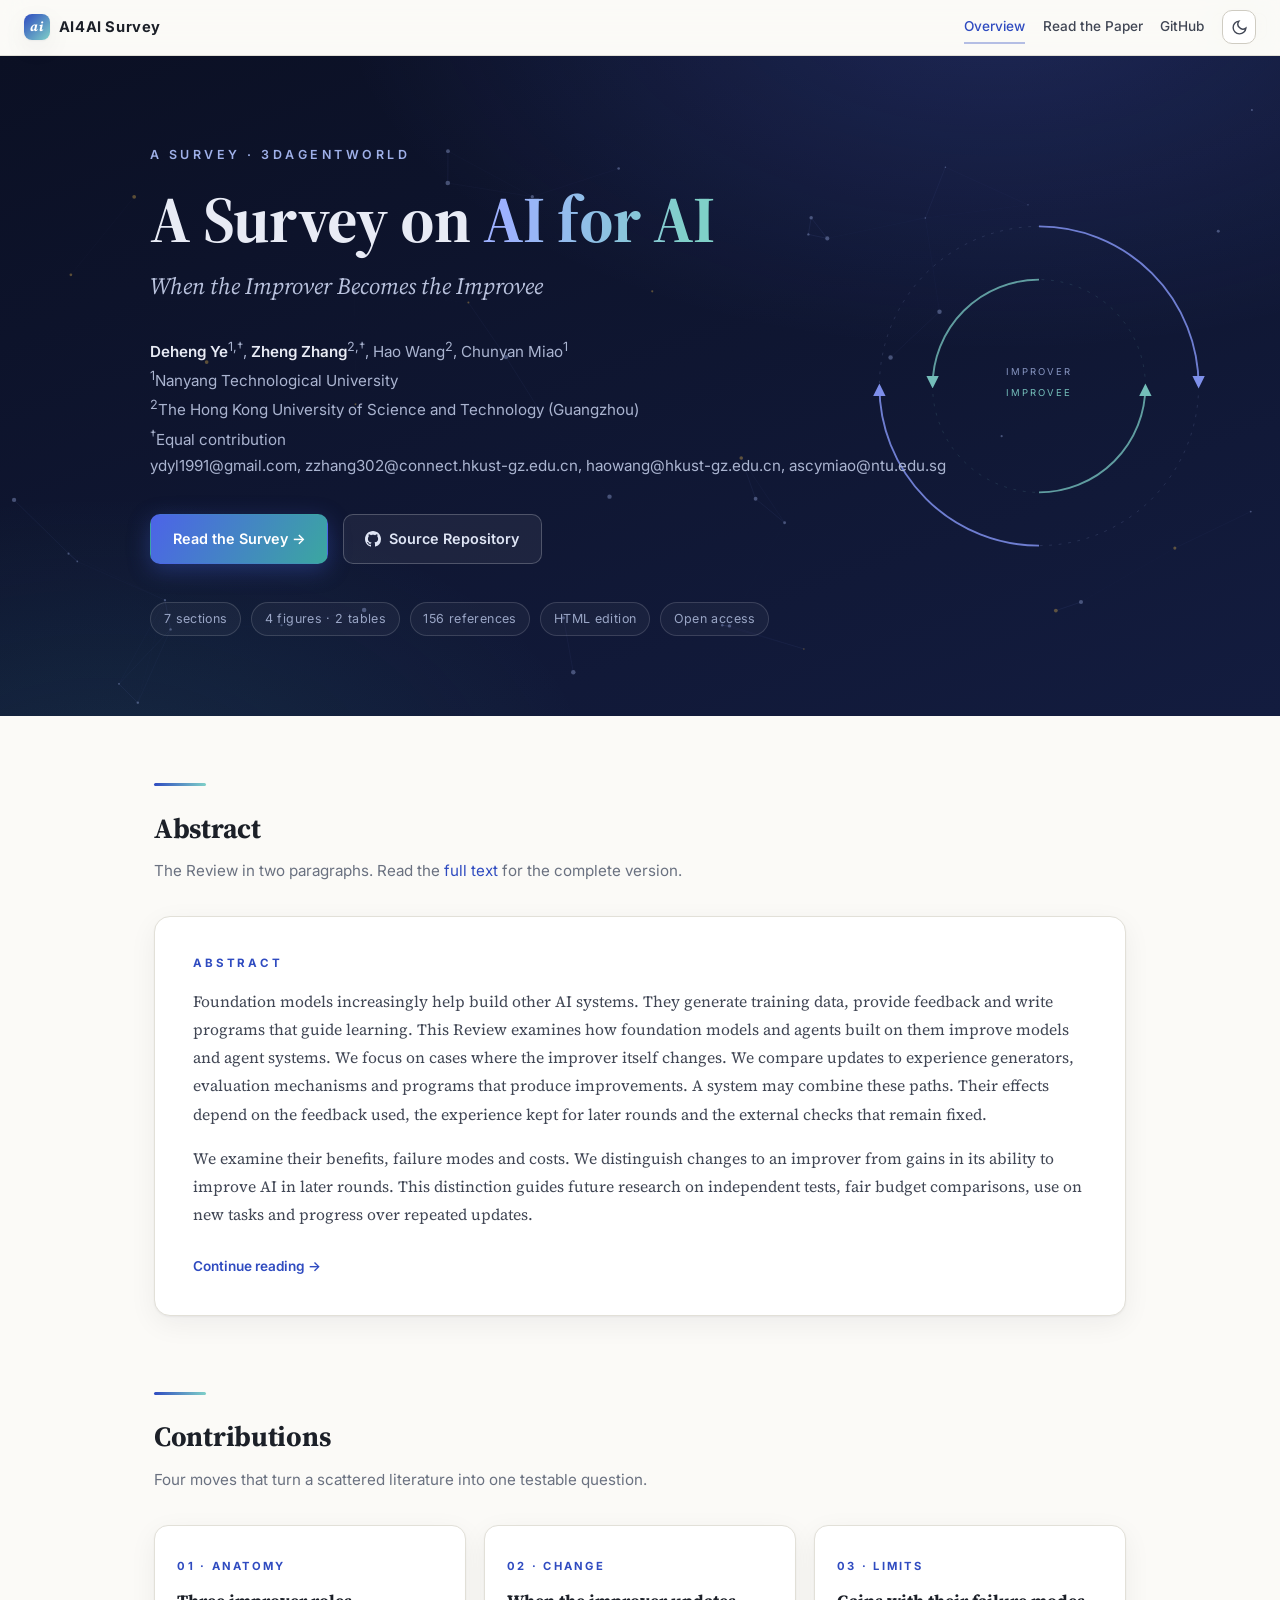
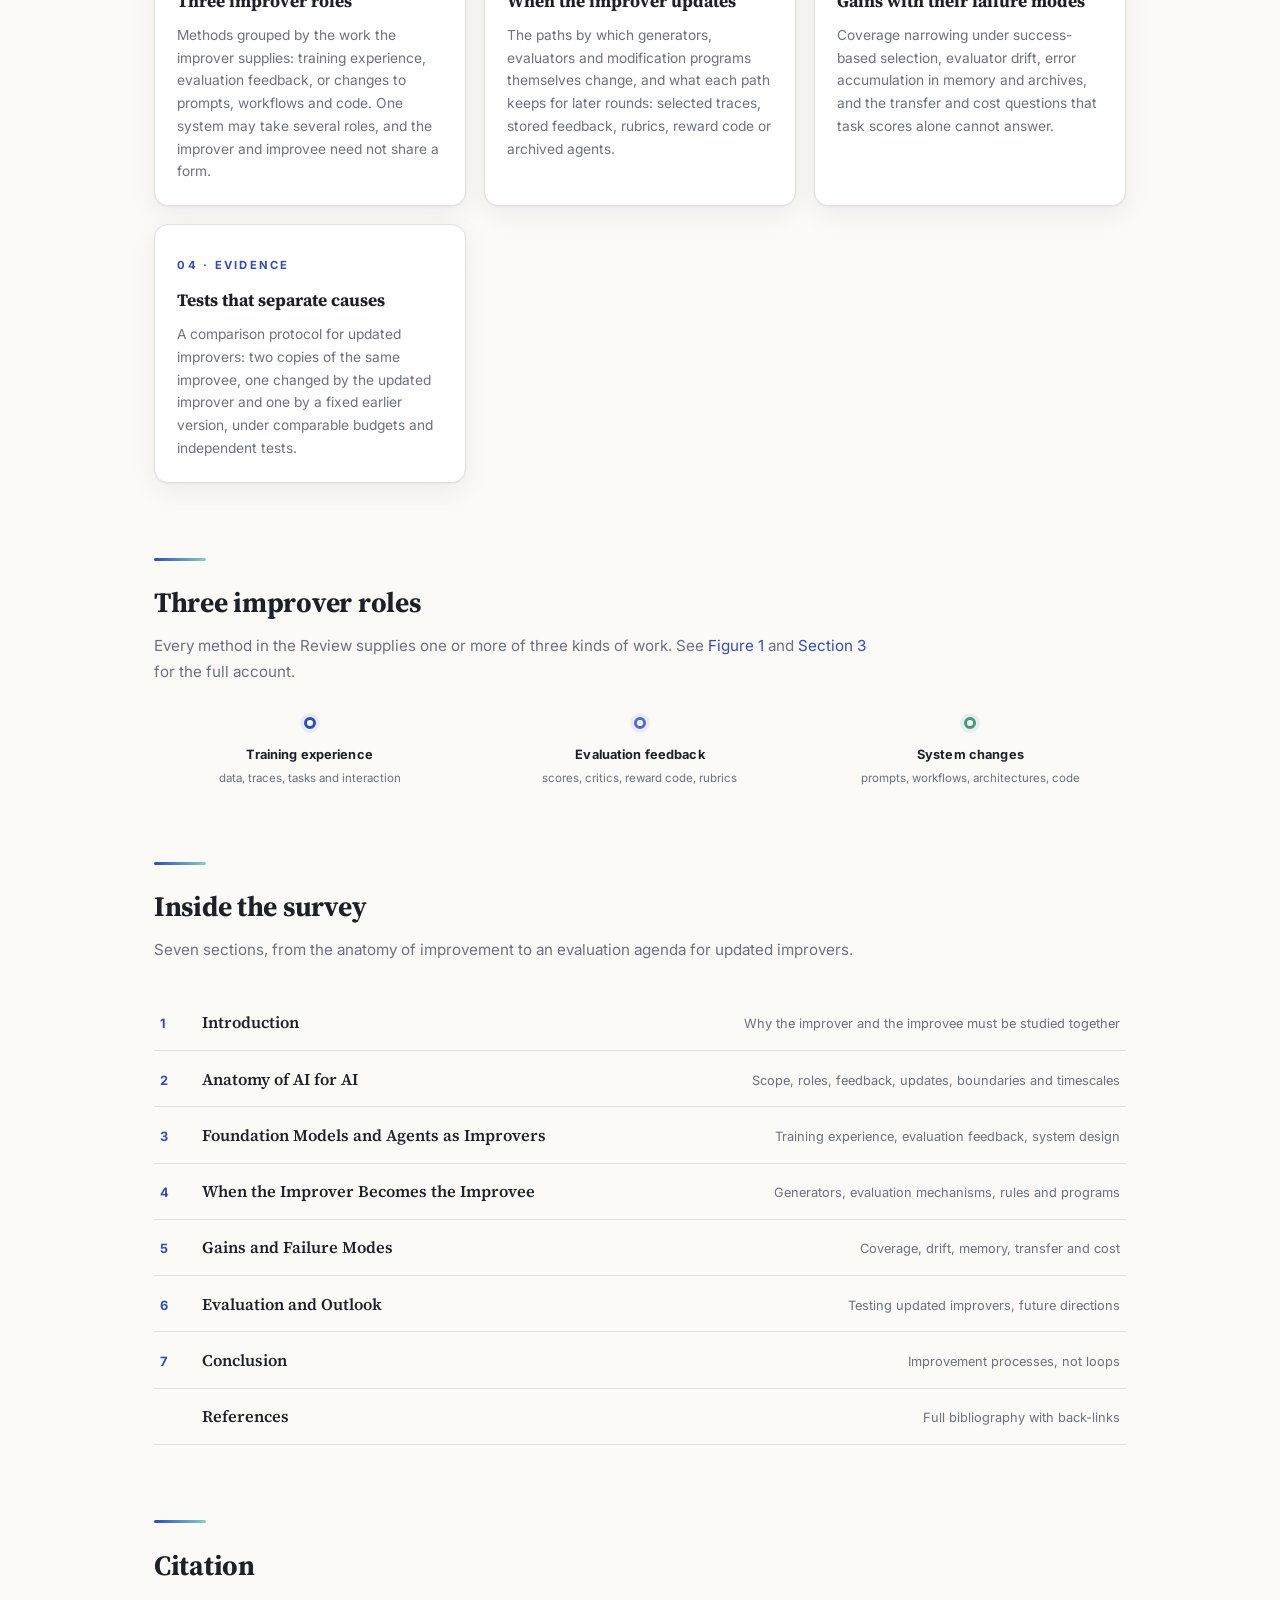
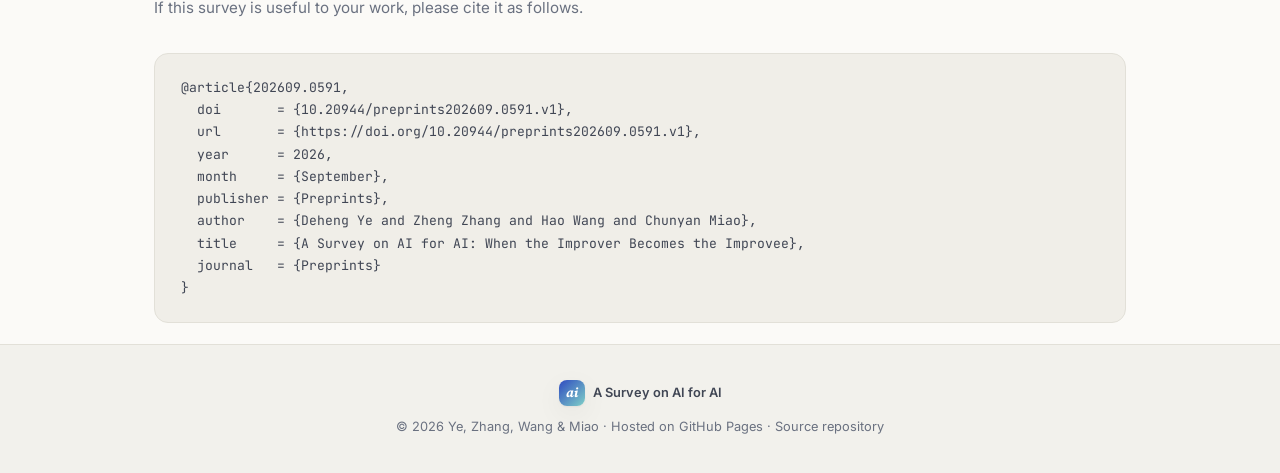
==== commit 36afed44: "Byline: list all four author emails" ====
--- a/index.html
+++ b/index.html
@@ -61,7 +61,7 @@
     <p class="kicker">A Survey &middot; 3DAgentWorld</p>
     <h1>A Survey on <span class="grad">AI for AI</span></h1>
     <p class="subtitle">When the Improver Becomes the Improvee</p>
-    <p class="byline"><strong>Deheng Ye</strong><sup>1,&dagger;</sup>, <strong>Zheng Zhang</strong><sup>2,&dagger;</sup>, Hao Wang<sup>2</sup>, Chunyan Miao<sup>1</sup><br><sup>1</sup>Nanyang Technological University<br><sup>2</sup>The Hong Kong University of Science and Technology (Guangzhou)<br><sup>&dagger;</sup>Equal contribution<br>ydyl1991@gmail.com</p>
+    <p class="byline"><strong>Deheng Ye</strong><sup>1,&dagger;</sup>, <strong>Zheng Zhang</strong><sup>2,&dagger;</sup>, Hao Wang<sup>2</sup>, Chunyan Miao<sup>1</sup><br><sup>1</sup>Nanyang Technological University<br><sup>2</sup>The Hong Kong University of Science and Technology (Guangzhou)<br><sup>&dagger;</sup>Equal contribution<br>ydyl1991@gmail.com, zzhang302@connect.hkust-gz.edu.cn, haowang@hkust-gz.edu.cn, ascymiao@ntu.edu.sg</p>
     <div class="hero-cta">
       <a class="btn btn-primary" href="paper.html">Read the Survey &rarr;</a>
       <a class="btn btn-ghost" href="https://github.com/3DAgentWorld/AI4AI-survey" rel="noopener">
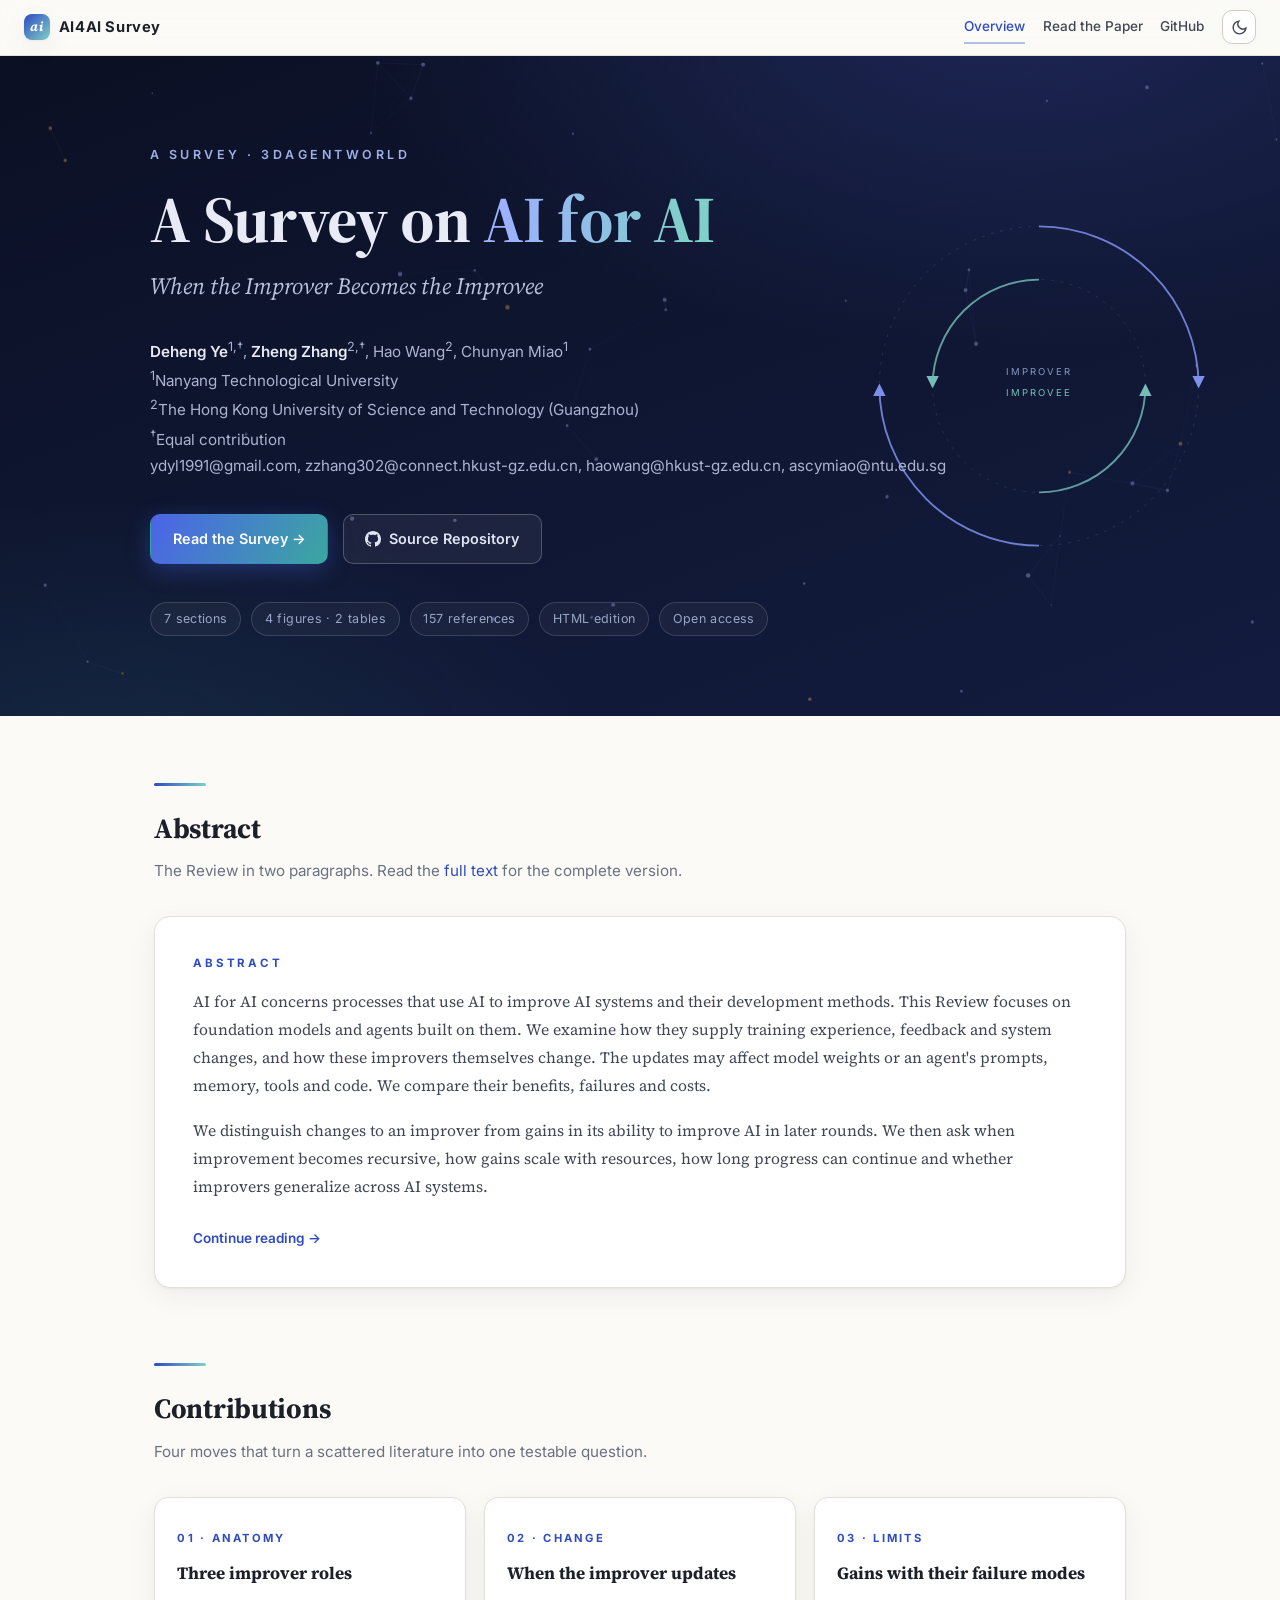
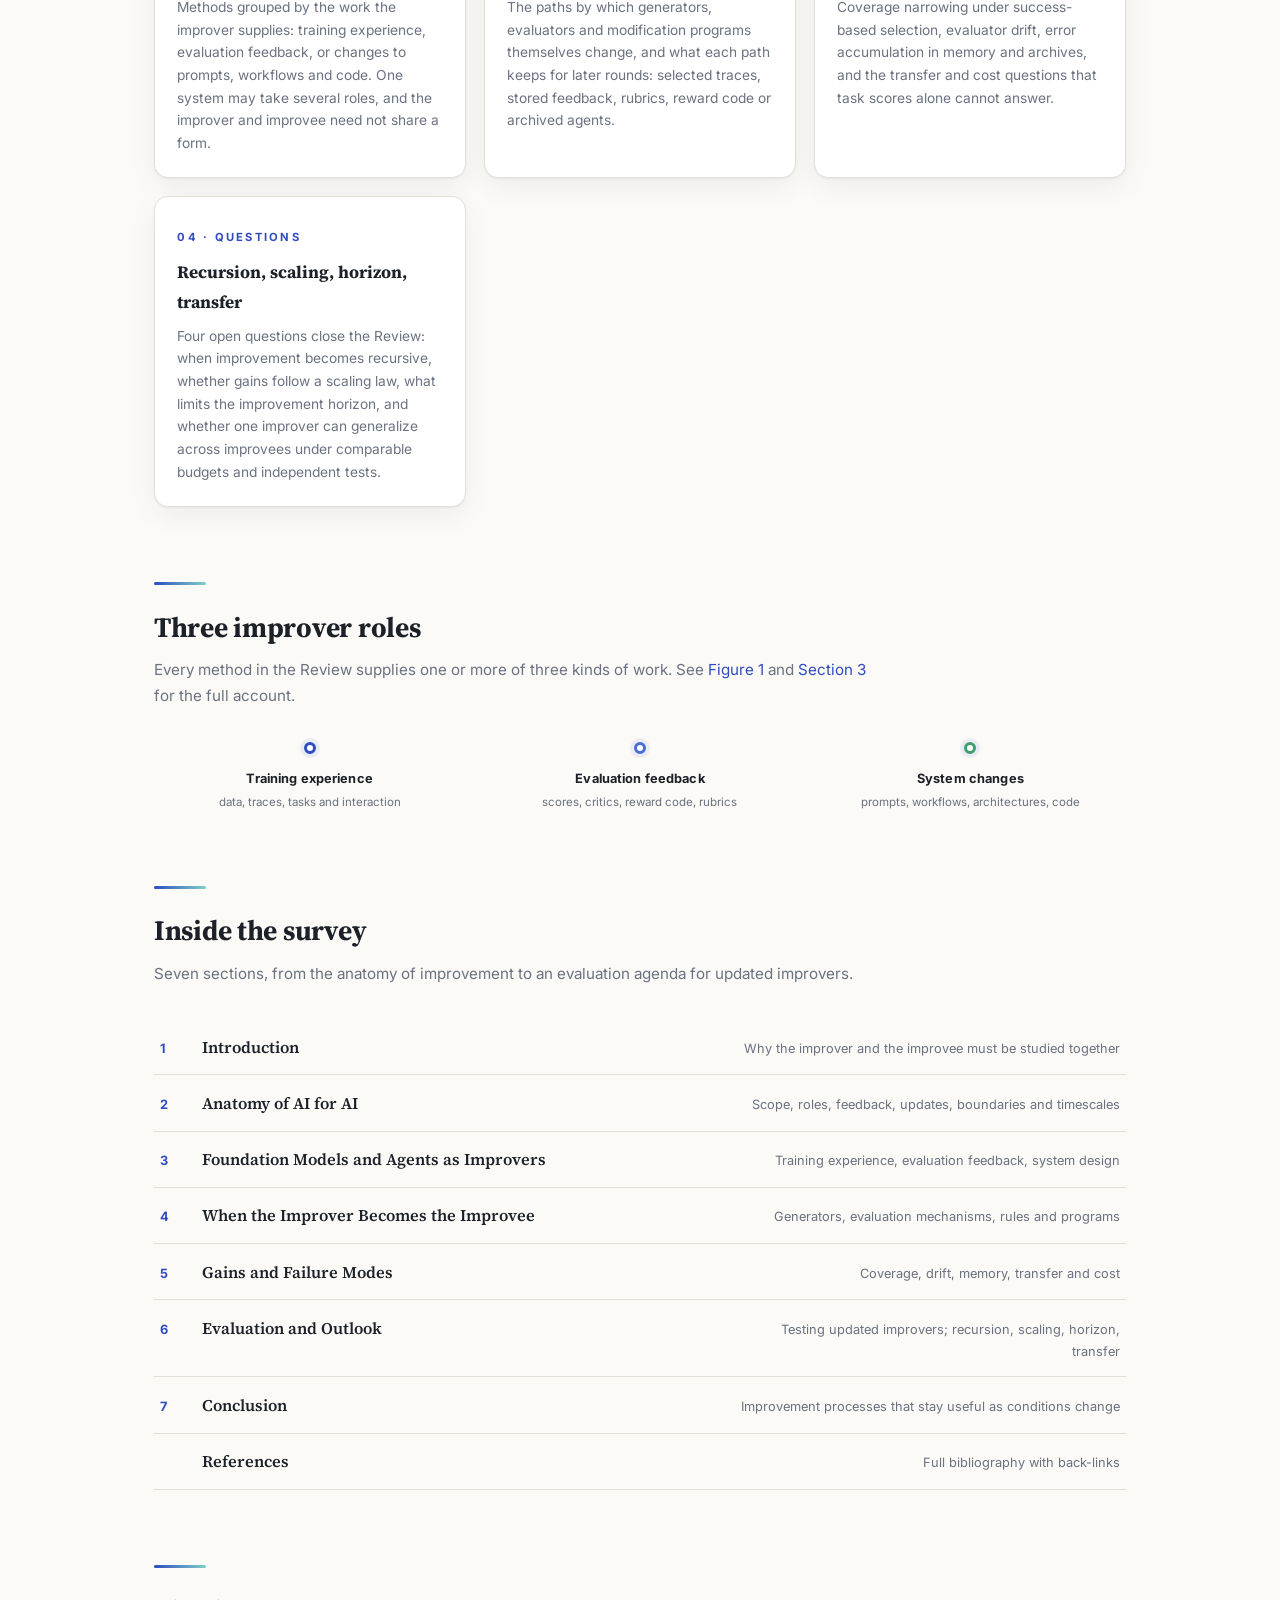
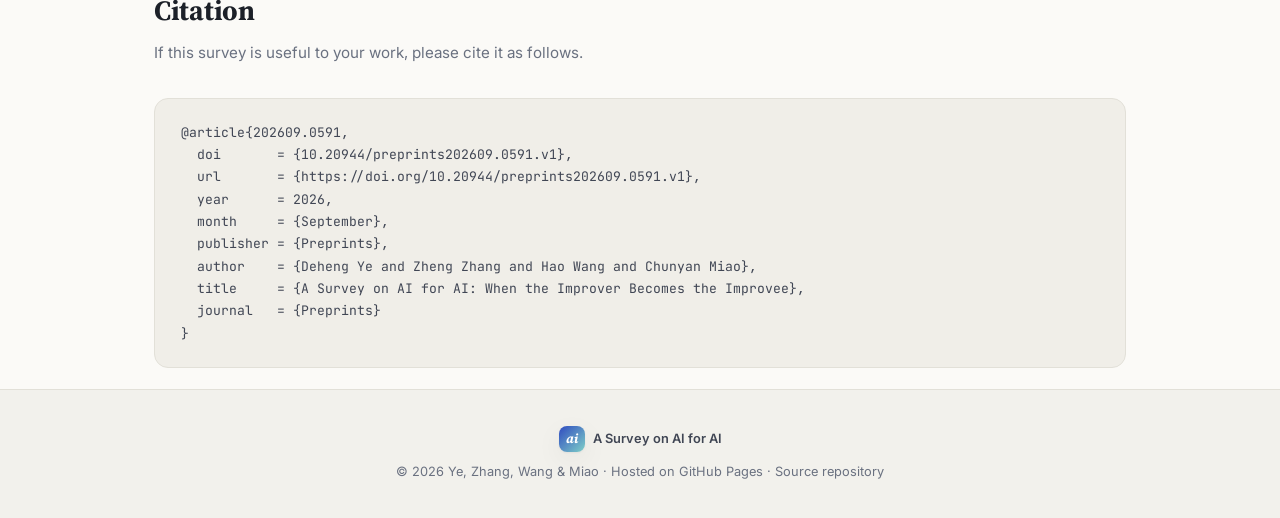
==== commit df50eb98: "Sync site with Overleaf updates (fd90512) - New abstract and process-based AI4AI definition, harness" ====
--- a/index.html
+++ b/index.html
@@ -4,9 +4,9 @@
 <meta charset="utf-8">
 <meta name="viewport" content="width=device-width, initial-scale=1">
 <title>A Survey on AI for AI · 3DAgentWorld</title>
-<meta name="description" content="A Survey on AI for AI (AI4AI): how foundation models and agents built on them improve models and agent systems, and what changes when the improver itself changes.">
+<meta name="description" content="A Survey on AI for AI (AI4AI): processes that use AI to improve AI systems and their development methods, and what changes when the improver itself changes.">
 <meta property="og:title" content="A Survey on AI for AI">
-<meta property="og:description" content="When the Improver Becomes the Improvee. A Review of AI4AI: three improver roles, the paths by which improvers change, their gains and failure modes, and tests that separate real progress from rising internal scores.">
+<meta property="og:description" content="When the Improver Becomes the Improvee. A Review of AI4AI: three improver roles, the paths by which improvers change, their gains and failure modes, and four open questions on recursion, scaling, horizons and transfer.">
 <meta property="og:type" content="website">
 <meta property="og:url" content="https://3dagentworld.github.io/AI4AI-survey/">
 <link rel="icon" href="data:image/svg+xml,%3Csvg xmlns='http://www.w3.org/2000/svg' viewBox='0 0 64 64'%3E%3Cdefs%3E%3ClinearGradient id='g' x1='0' y1='0' x2='1' y2='1'%3E%3Cstop offset='0' stop-color='%234c63e8'/%3E%3Cstop offset='1' stop-color='%233ba7a0'/%3E%3C/linearGradient%3E%3C/defs%3E%3Crect width='64' height='64' rx='14' fill='url(%23g)'/%3E%3Ctext x='32' y='43' font-family='Georgia,serif' font-size='27' font-style='italic' fill='white' text-anchor='middle'%3Eai%3C/text%3E%3C/svg%3E">
@@ -72,7 +72,7 @@
     <div class="hero-stats">
       <span class="chip">7 sections</span>
       <span class="chip">4 figures &middot; 2 tables</span>
-      <span class="chip">156 references</span>
+      <span class="chip">157 references</span>
       <span class="chip">HTML edition</span>
       <span class="chip">Open access</span>
     </div>
@@ -85,8 +85,8 @@
   <p class="sec-lede">The Review in two paragraphs. Read the <a href="paper.html#abstract">full text</a> for the complete version.</p>
   <div class="abstract-card">
     <span class="abs-label">Abstract</span>
-    <p>Foundation models increasingly help build other AI systems. They generate training data, provide feedback and write programs that guide learning. This Review examines how foundation models and agents built on them improve models and agent systems. We focus on cases where the improver itself changes. We compare updates to experience generators, evaluation mechanisms and programs that produce improvements. A system may combine these paths. Their effects depend on the feedback used, the experience kept for later rounds and the external checks that remain fixed.</p>
-    <p>We examine their benefits, failure modes and costs. We distinguish changes to an improver from gains in its ability to improve AI in later rounds. This distinction guides future research on independent tests, fair budget comparisons, use on new tasks and progress over repeated updates.</p>
+    <p>AI for AI concerns processes that use AI to improve AI systems and their development methods. This Review focuses on foundation models and agents built on them. We examine how they supply training experience, feedback and system changes, and how these improvers themselves change. The updates may affect model weights or an agent's prompts, memory, tools and code. We compare their benefits, failures and costs.</p>
+    <p>We distinguish changes to an improver from gains in its ability to improve AI in later rounds. We then ask when improvement becomes recursive, how gains scale with resources, how long progress can continue and whether improvers generalize across AI systems.</p>
     <a class="abstract-more" href="paper.html#abstract">Continue reading &rarr;</a>
   </div>
 </section>
@@ -112,9 +112,9 @@
       <p>Coverage narrowing under success-based selection, evaluator drift, error accumulation in memory and archives, and the transfer and cost questions that task scores alone cannot answer.</p>
     </div>
     <div class="card reveal">
-      <span class="card-num">04 &middot; Evidence</span>
-      <h3>Tests that separate causes</h3>
-      <p>A comparison protocol for updated improvers: two copies of the same improvee, one changed by the updated improver and one by a fixed earlier version, under comparable budgets and independent tests.</p>
+      <span class="card-num">04 &middot; Questions</span>
+      <h3>Recursion, scaling, horizon, transfer</h3>
+      <p>Four open questions close the Review: when improvement becomes recursive, whether gains follow a scaling law, what limits the improvement horizon, and whether one improver can generalize across improvees under comparable budgets and independent tests.</p>
     </div>
   </div>
 </section>
@@ -140,8 +140,8 @@
     <a href="paper.html#sec:improvers"><li><span class="sec-no">3</span><span class="sec-name">Foundation Models and Agents as Improvers</span><span class="sec-desc">Training experience, evaluation feedback, system design</span></li></a>
     <a href="paper.html#sec:changing"><li><span class="sec-no">4</span><span class="sec-name">When the Improver Becomes the Improvee</span><span class="sec-desc">Generators, evaluation mechanisms, rules and programs</span></li></a>
     <a href="paper.html#sec:limits"><li><span class="sec-no">5</span><span class="sec-name">Gains and Failure Modes</span><span class="sec-desc">Coverage, drift, memory, transfer and cost</span></li></a>
-    <a href="paper.html#sec:evidence"><li><span class="sec-no">6</span><span class="sec-name">Evaluation and Outlook</span><span class="sec-desc">Testing updated improvers, future directions</span></li></a>
-    <a href="paper.html#sec:conclusion"><li><span class="sec-no">7</span><span class="sec-name">Conclusion</span><span class="sec-desc">Improvement processes, not loops</span></li></a>
+    <a href="paper.html#sec:evidence"><li><span class="sec-no">6</span><span class="sec-name">Evaluation and Outlook</span><span class="sec-desc">Testing updated improvers; recursion, scaling, horizon, transfer</span></li></a>
+    <a href="paper.html#sec:conclusion"><li><span class="sec-no">7</span><span class="sec-name">Conclusion</span><span class="sec-desc">Improvement processes that stay useful as conditions change</span></li></a>
     <a href="paper.html#references"><li><span class="sec-no">&nbsp;</span><span class="sec-name">References</span><span class="sec-desc">Full bibliography with back-links</span></li></a>
   </ol>
 </section>
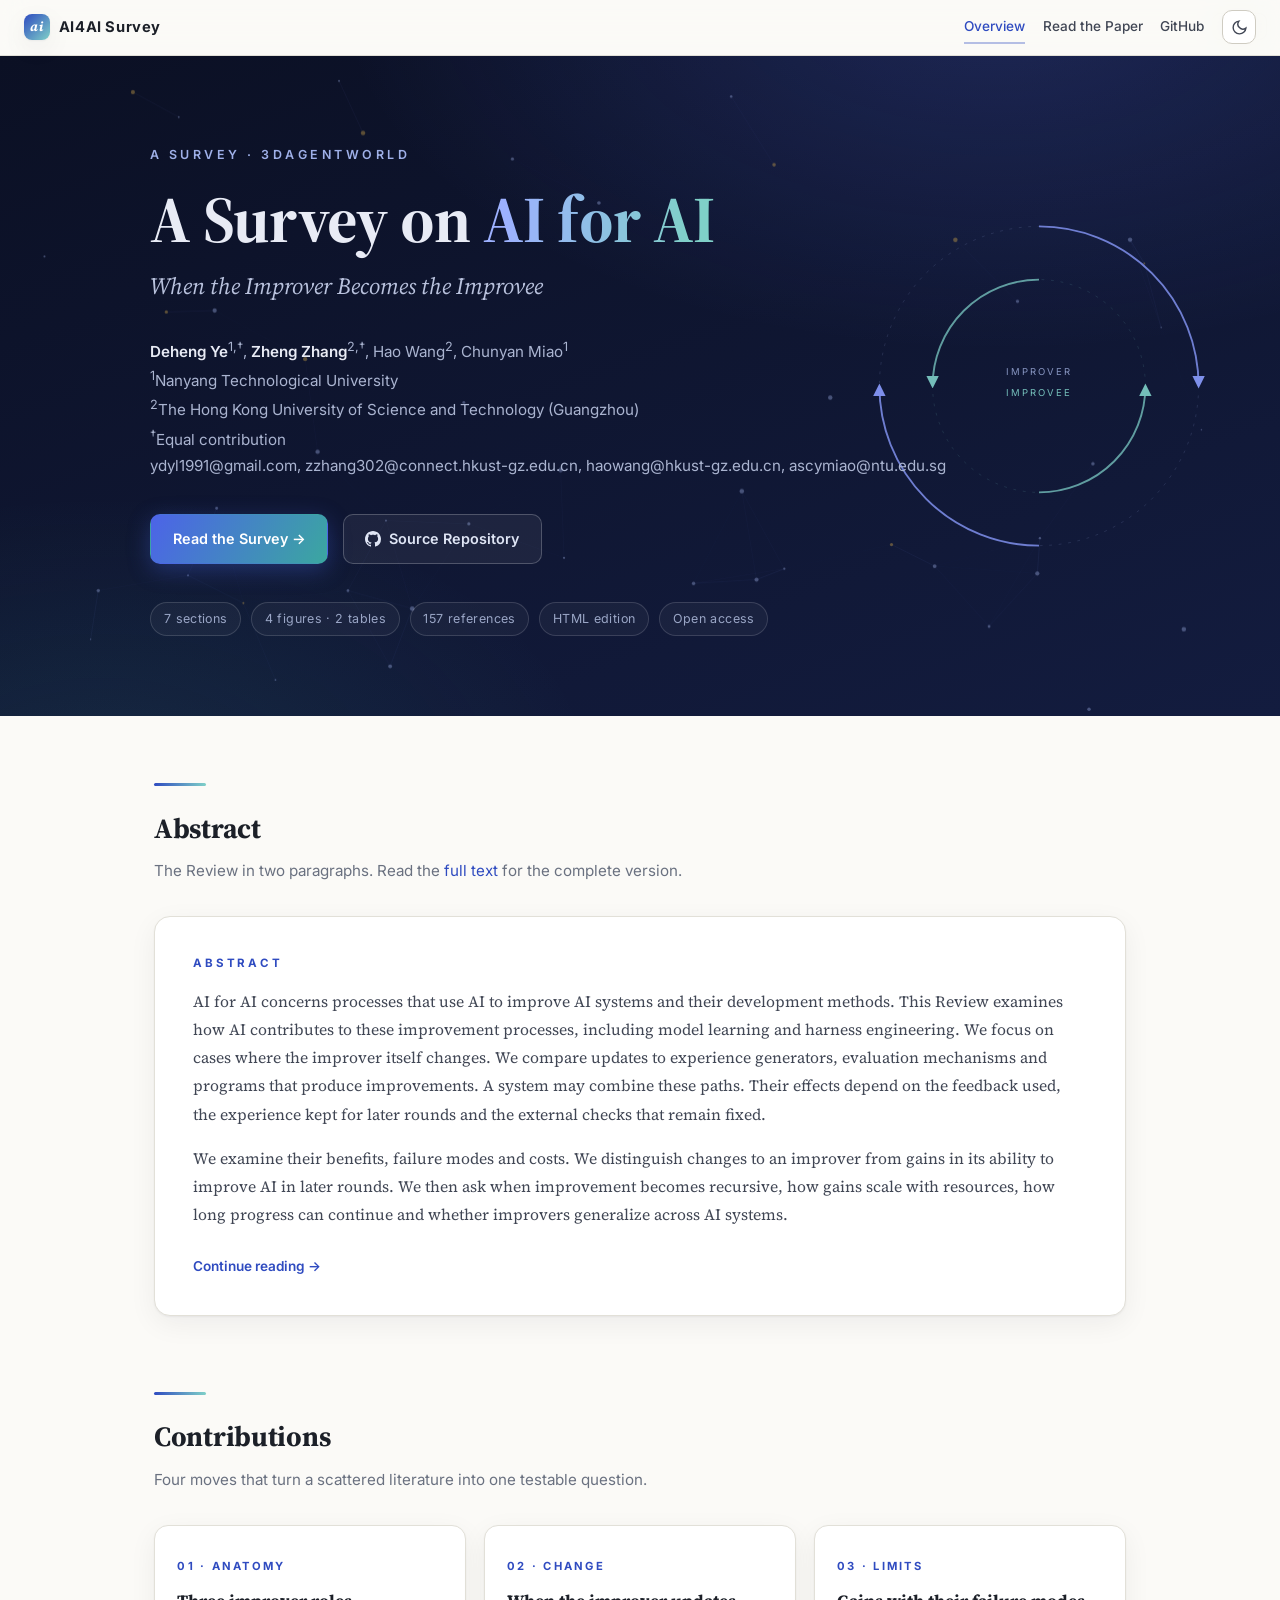
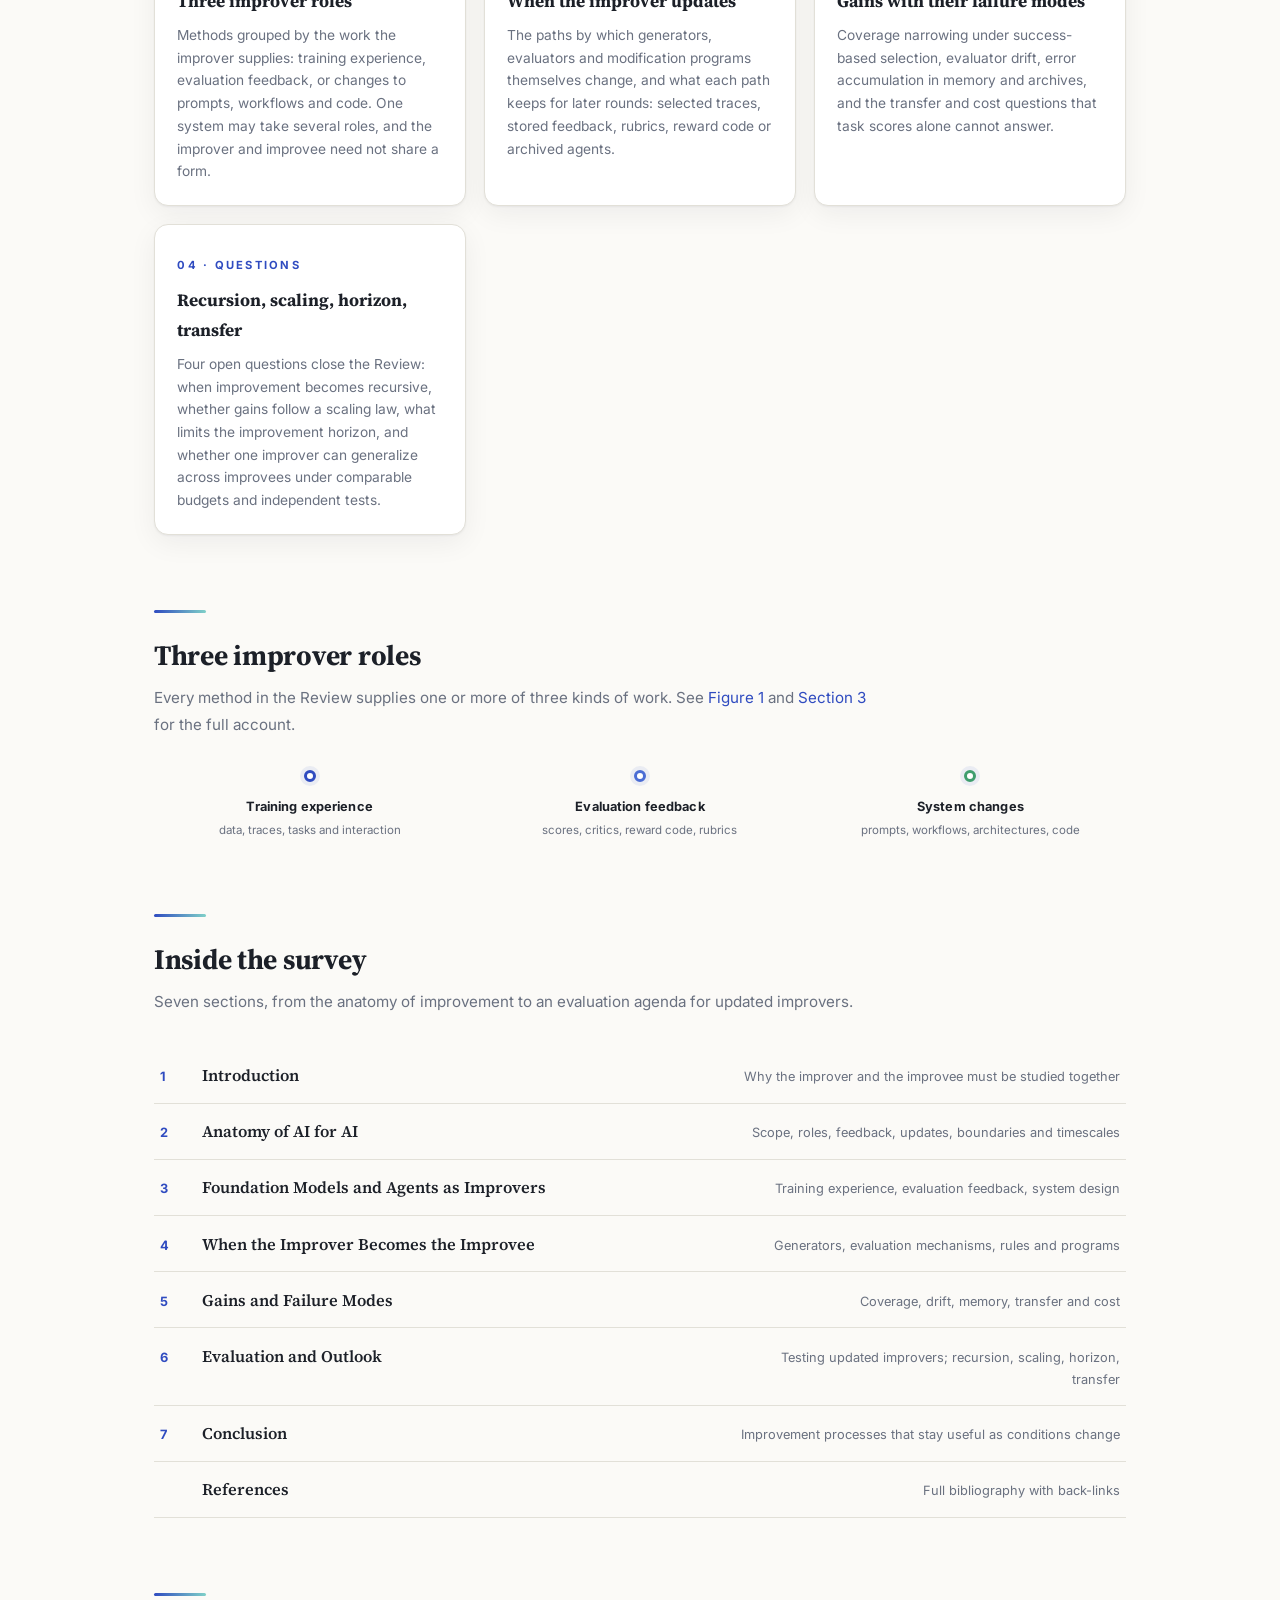
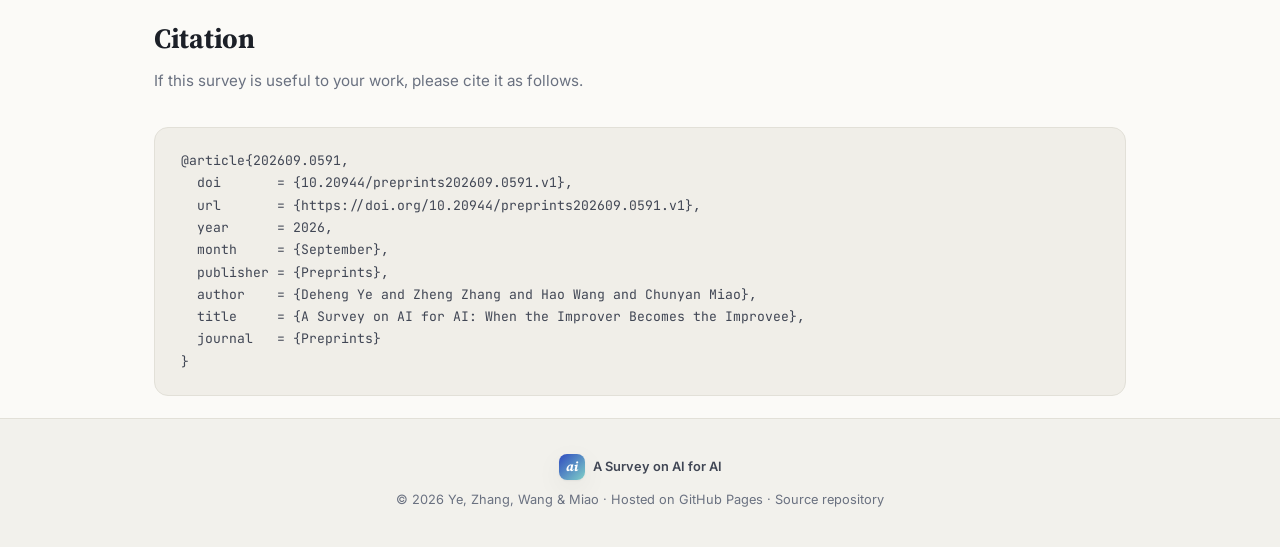
==== commit bbfc8a7c: "Sync site with Overleaf updates (16a03c8) - Harness engineering threaded through introduction, impro" ====
--- a/index.html
+++ b/index.html
@@ -4,9 +4,9 @@
 <meta charset="utf-8">
 <meta name="viewport" content="width=device-width, initial-scale=1">
 <title>A Survey on AI for AI · 3DAgentWorld</title>
-<meta name="description" content="A Survey on AI for AI (AI4AI): processes that use AI to improve AI systems and their development methods, and what changes when the improver itself changes.">
+<meta name="description" content="A Survey on AI for AI (AI4AI): processes that use AI to improve AI systems and their development methods, through model learning and harness engineering, and what changes when the improver itself changes.">
 <meta property="og:title" content="A Survey on AI for AI">
-<meta property="og:description" content="When the Improver Becomes the Improvee. A Review of AI4AI: three improver roles, the paths by which improvers change, their gains and failure modes, and four open questions on recursion, scaling, horizons and transfer.">
+<meta property="og:description" content="When the Improver Becomes the Improvee. A Review of AI4AI: model learning and harness engineering as improvement processes, three improver roles, gains and failure modes, and four open questions on recursion, scaling, horizons and transfer.">
 <meta property="og:type" content="website">
 <meta property="og:url" content="https://3dagentworld.github.io/AI4AI-survey/">
 <link rel="icon" href="data:image/svg+xml,%3Csvg xmlns='http://www.w3.org/2000/svg' viewBox='0 0 64 64'%3E%3Cdefs%3E%3ClinearGradient id='g' x1='0' y1='0' x2='1' y2='1'%3E%3Cstop offset='0' stop-color='%234c63e8'/%3E%3Cstop offset='1' stop-color='%233ba7a0'/%3E%3C/linearGradient%3E%3C/defs%3E%3Crect width='64' height='64' rx='14' fill='url(%23g)'/%3E%3Ctext x='32' y='43' font-family='Georgia,serif' font-size='27' font-style='italic' fill='white' text-anchor='middle'%3Eai%3C/text%3E%3C/svg%3E">
@@ -85,8 +85,8 @@
   <p class="sec-lede">The Review in two paragraphs. Read the <a href="paper.html#abstract">full text</a> for the complete version.</p>
   <div class="abstract-card">
     <span class="abs-label">Abstract</span>
-    <p>AI for AI concerns processes that use AI to improve AI systems and their development methods. This Review focuses on foundation models and agents built on them. We examine how they supply training experience, feedback and system changes, and how these improvers themselves change. The updates may affect model weights or an agent's prompts, memory, tools and code. We compare their benefits, failures and costs.</p>
-    <p>We distinguish changes to an improver from gains in its ability to improve AI in later rounds. We then ask when improvement becomes recursive, how gains scale with resources, how long progress can continue and whether improvers generalize across AI systems.</p>
+    <p>AI for AI concerns processes that use AI to improve AI systems and their development methods. This Review examines how AI contributes to these improvement processes, including model learning and harness engineering. We focus on cases where the improver itself changes. We compare updates to experience generators, evaluation mechanisms and programs that produce improvements. A system may combine these paths. Their effects depend on the feedback used, the experience kept for later rounds and the external checks that remain fixed.</p>
+    <p>We examine their benefits, failure modes and costs. We distinguish changes to an improver from gains in its ability to improve AI in later rounds. We then ask when improvement becomes recursive, how gains scale with resources, how long progress can continue and whether improvers generalize across AI systems.</p>
     <a class="abstract-more" href="paper.html#abstract">Continue reading &rarr;</a>
   </div>
 </section>
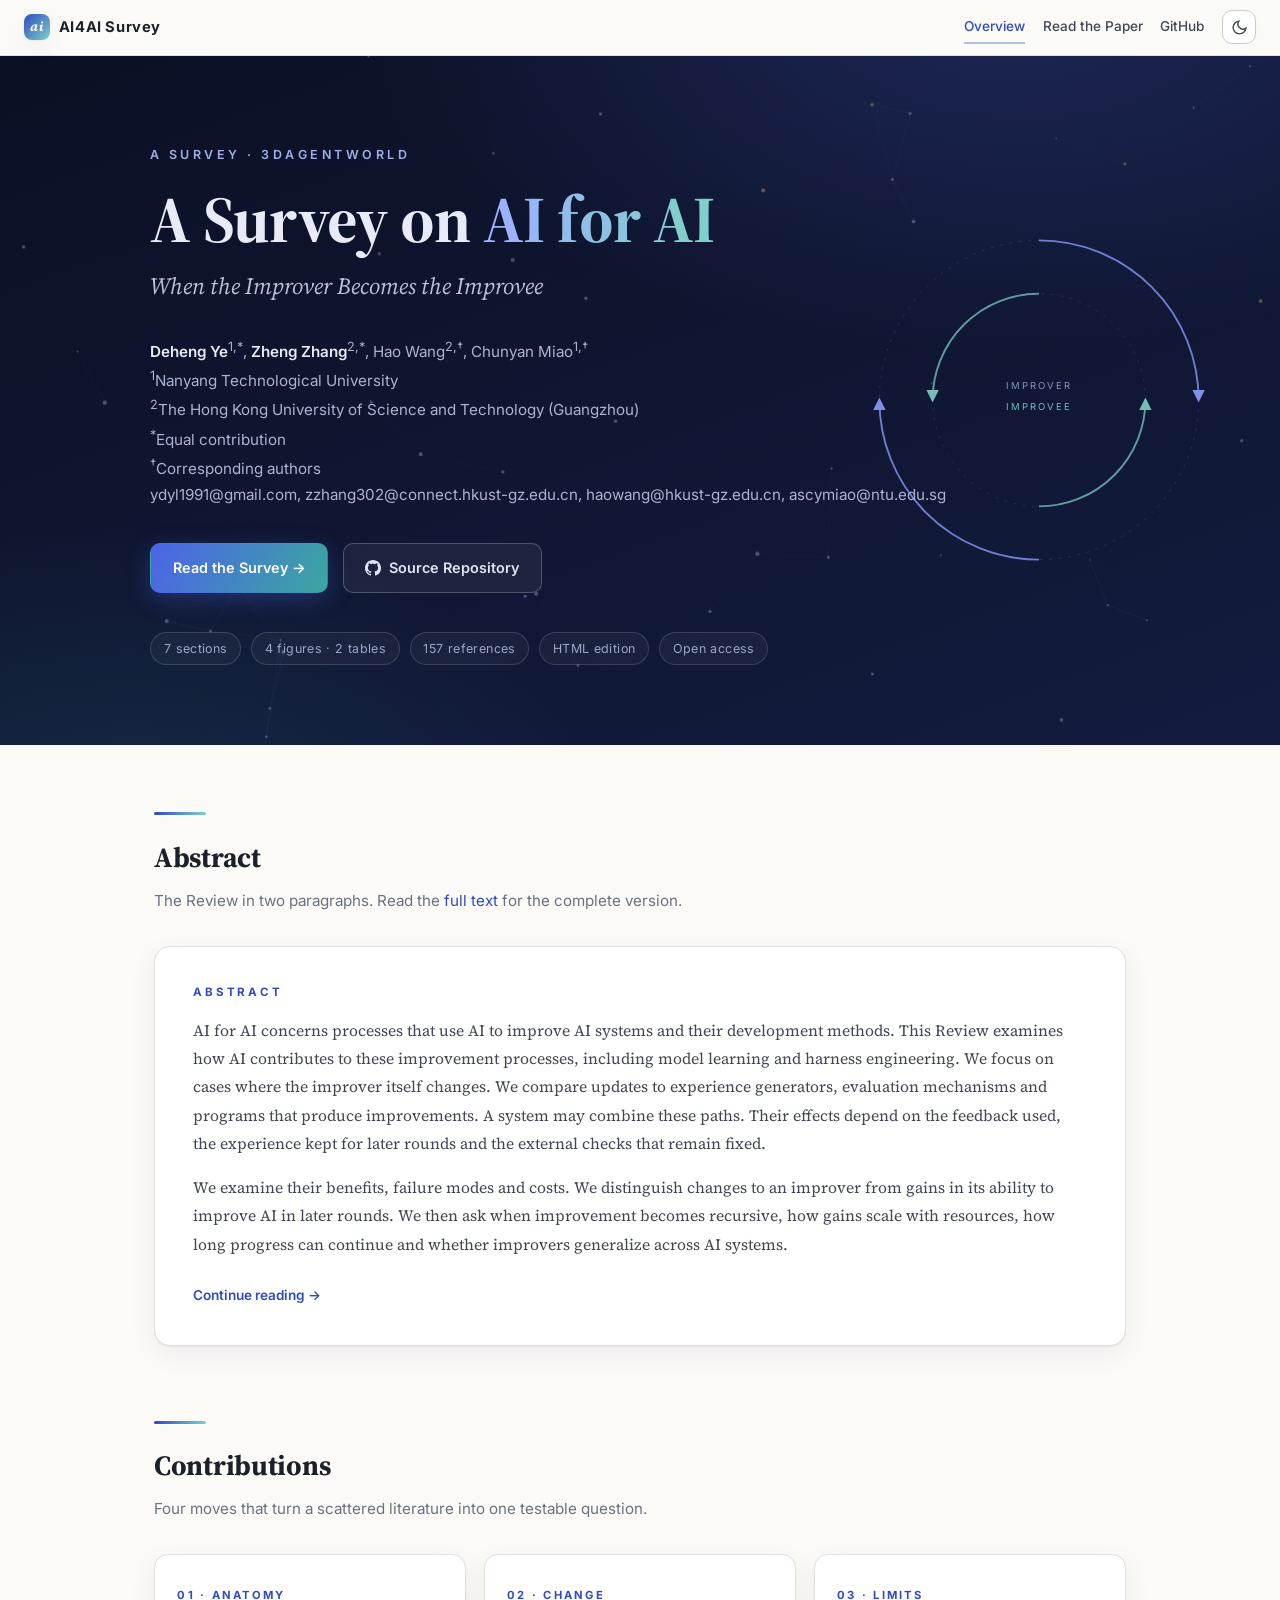
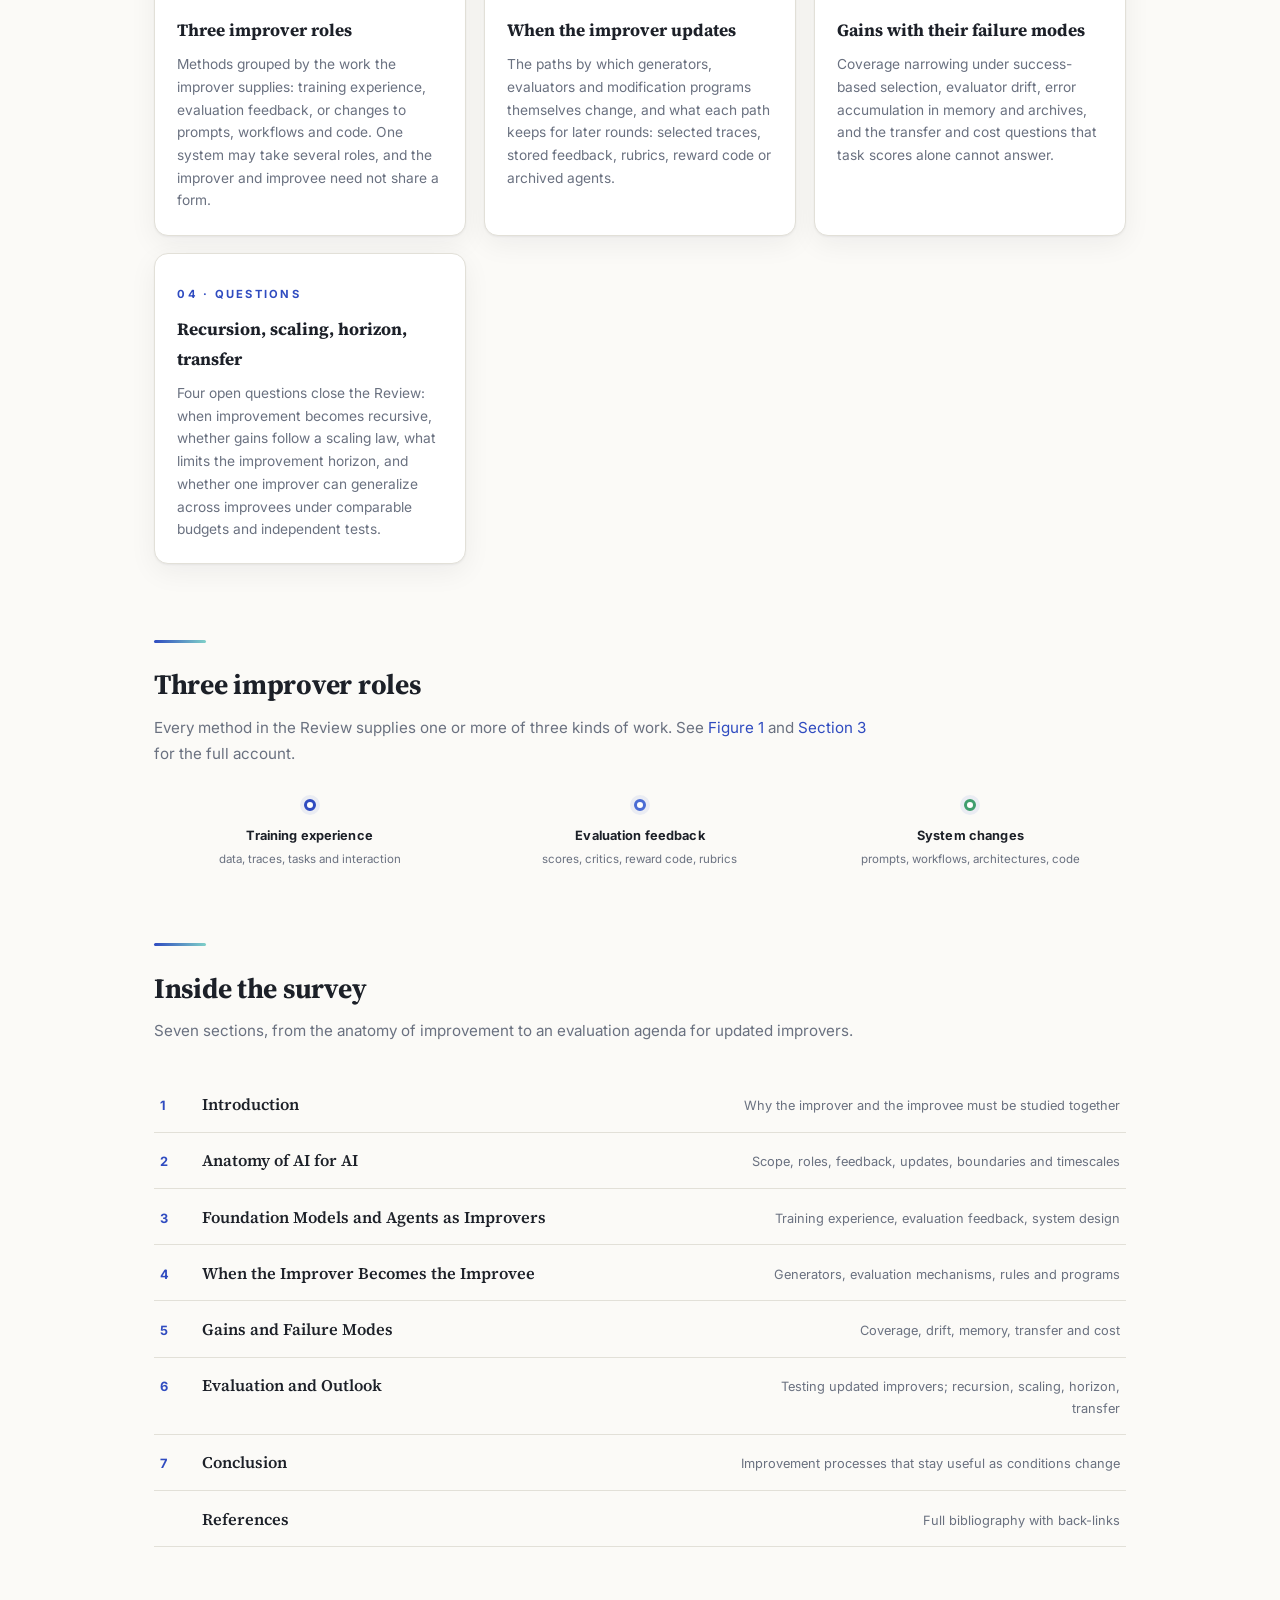
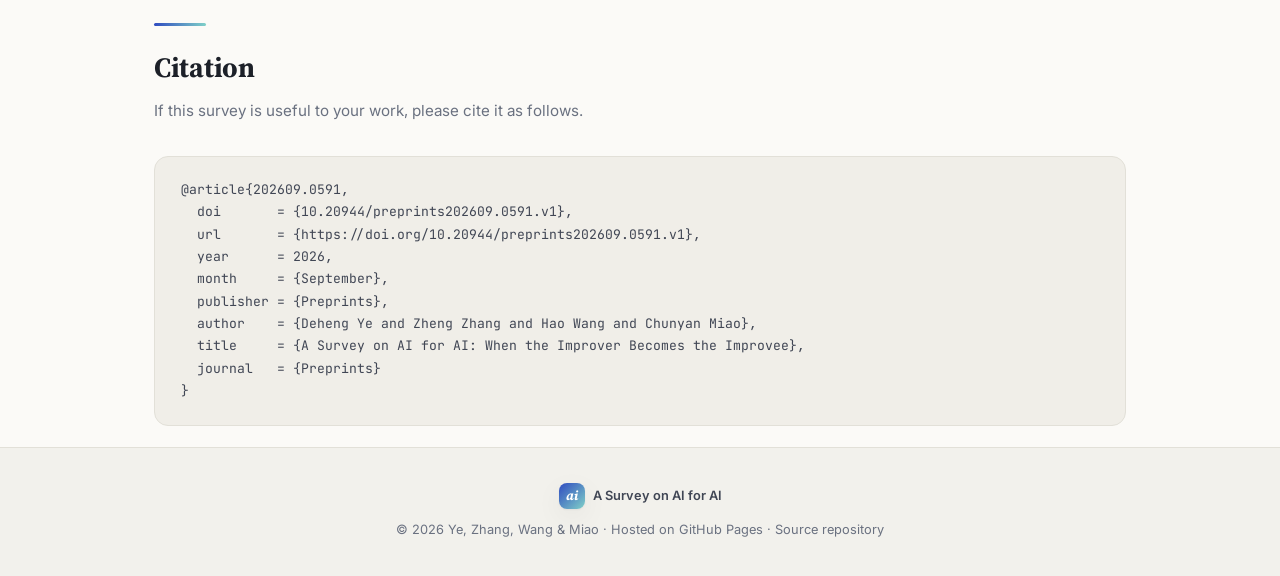
==== commit f12c1bb7: "Byline: asterisks for equal contribution, daggers for corresponding authors Matches the manuscript f" ====
--- a/index.html
+++ b/index.html
@@ -61,7 +61,7 @@
     <p class="kicker">A Survey &middot; 3DAgentWorld</p>
     <h1>A Survey on <span class="grad">AI for AI</span></h1>
     <p class="subtitle">When the Improver Becomes the Improvee</p>
-    <p class="byline"><strong>Deheng Ye</strong><sup>1,&dagger;</sup>, <strong>Zheng Zhang</strong><sup>2,&dagger;</sup>, Hao Wang<sup>2</sup>, Chunyan Miao<sup>1</sup><br><sup>1</sup>Nanyang Technological University<br><sup>2</sup>The Hong Kong University of Science and Technology (Guangzhou)<br><sup>&dagger;</sup>Equal contribution<br>ydyl1991@gmail.com, zzhang302@connect.hkust-gz.edu.cn, haowang@hkust-gz.edu.cn, ascymiao@ntu.edu.sg</p>
+    <p class="byline"><strong>Deheng Ye</strong><sup>1,*</sup>, <strong>Zheng Zhang</strong><sup>2,*</sup>, Hao Wang<sup>2,&dagger;</sup>, Chunyan Miao<sup>1,&dagger;</sup><br><sup>1</sup>Nanyang Technological University<br><sup>2</sup>The Hong Kong University of Science and Technology (Guangzhou)<br><sup>*</sup>Equal contribution<br><sup>&dagger;</sup>Corresponding authors<br>ydyl1991@gmail.com, zzhang302@connect.hkust-gz.edu.cn, haowang@hkust-gz.edu.cn, ascymiao@ntu.edu.sg</p>
     <div class="hero-cta">
       <a class="btn btn-primary" href="paper.html">Read the Survey &rarr;</a>
       <a class="btn btn-ghost" href="https://github.com/3DAgentWorld/AI4AI-survey" rel="noopener">
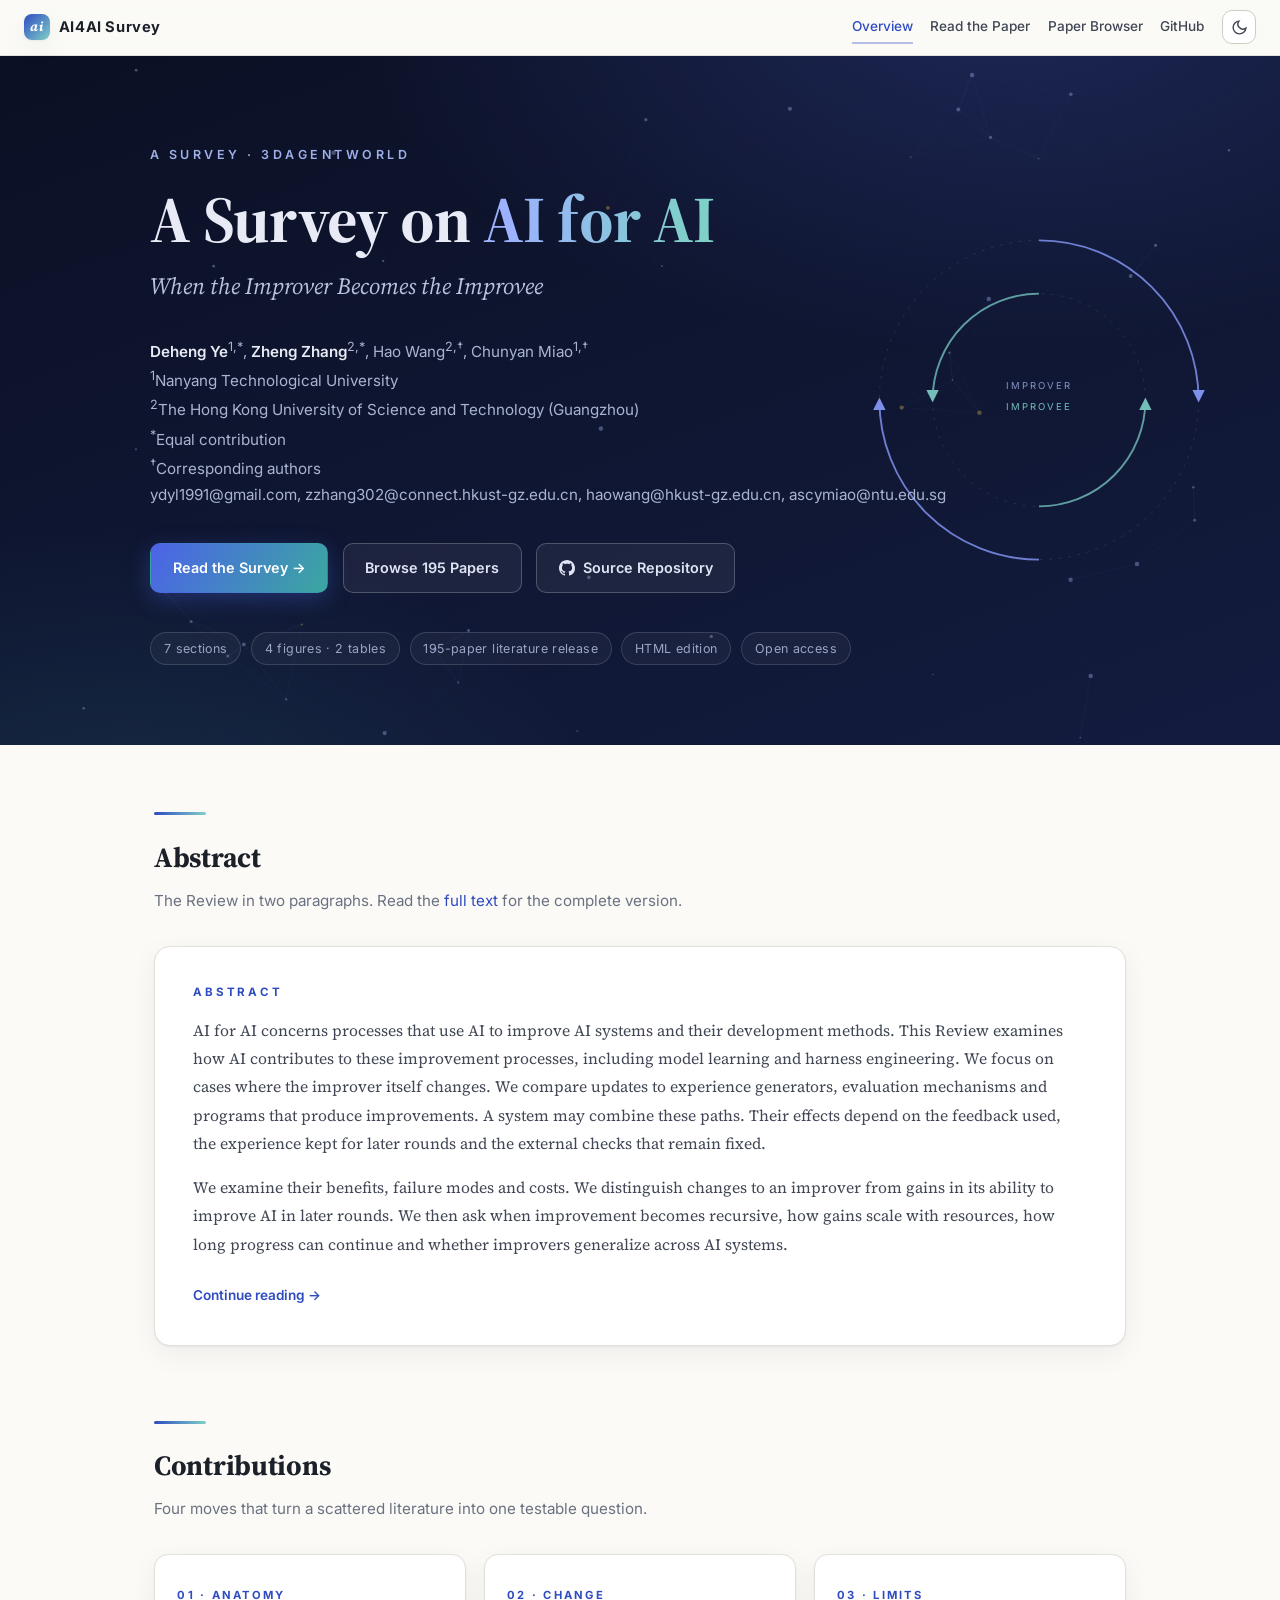
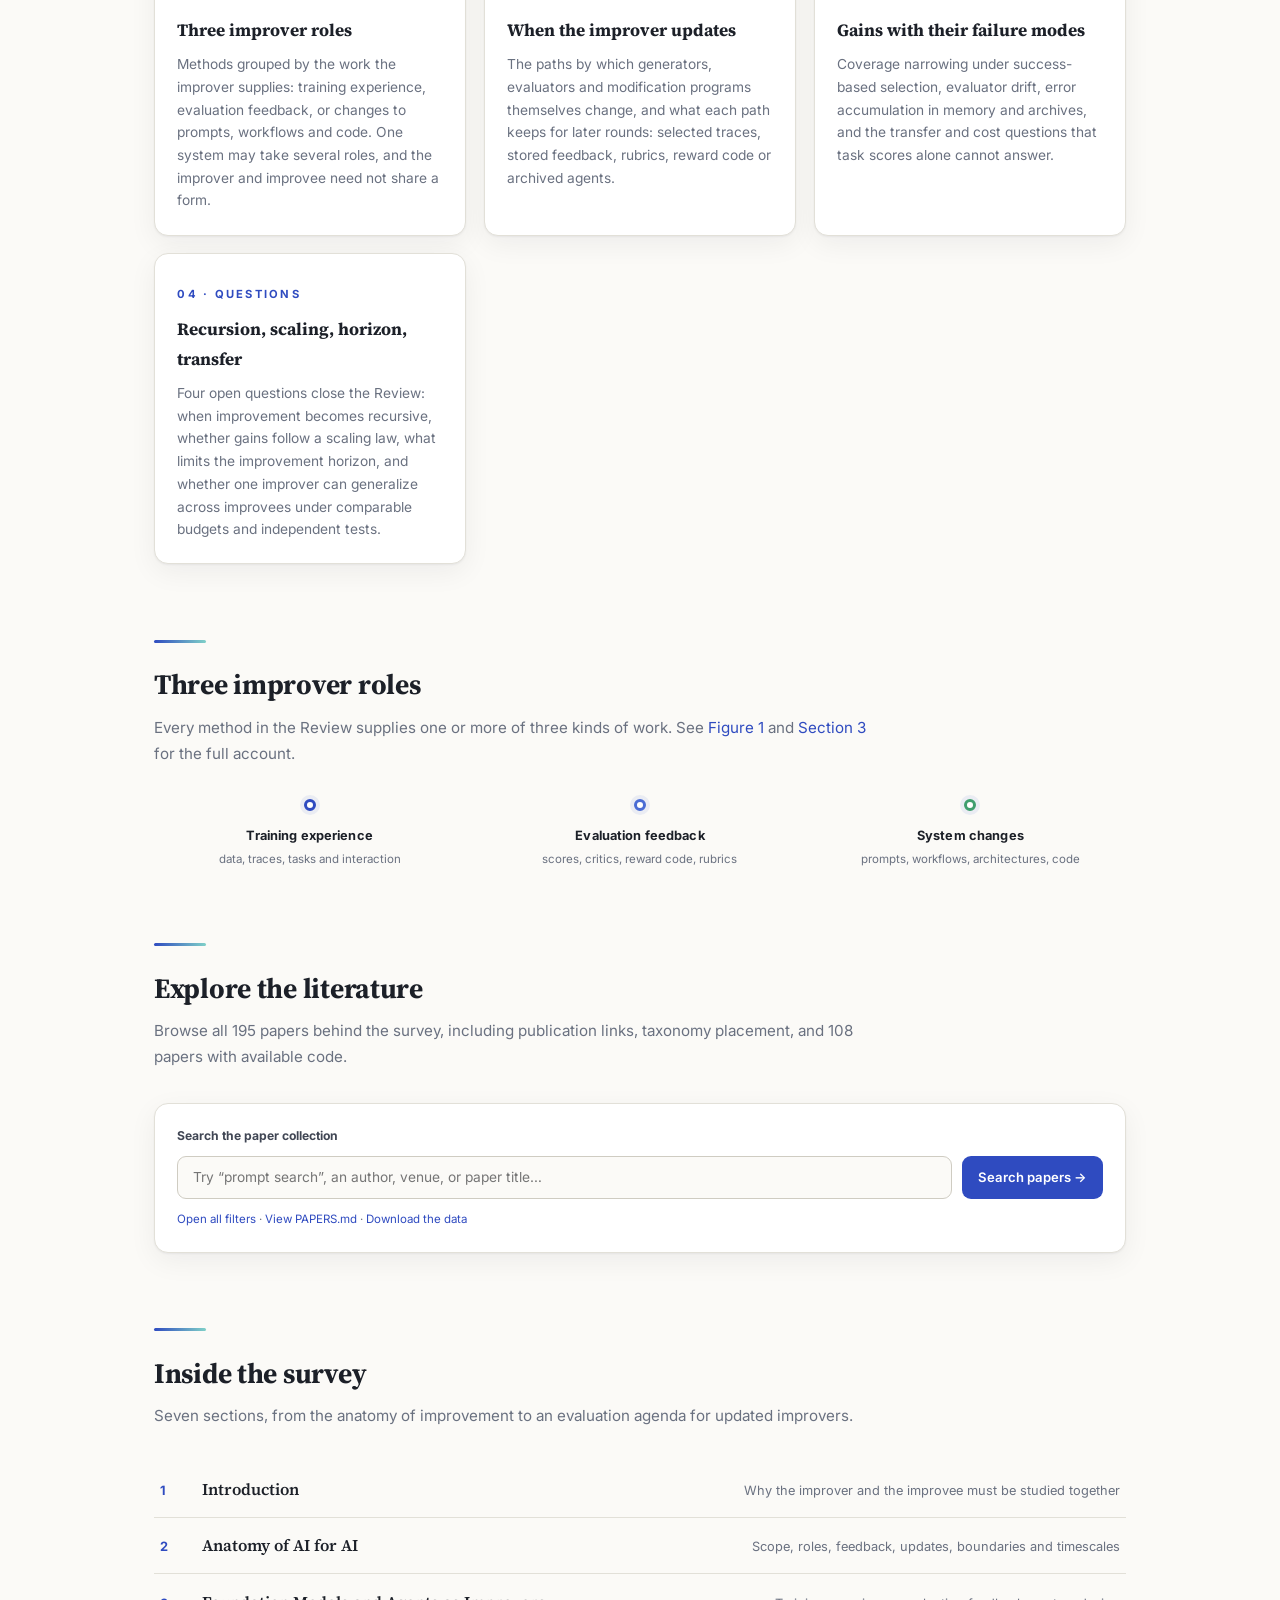
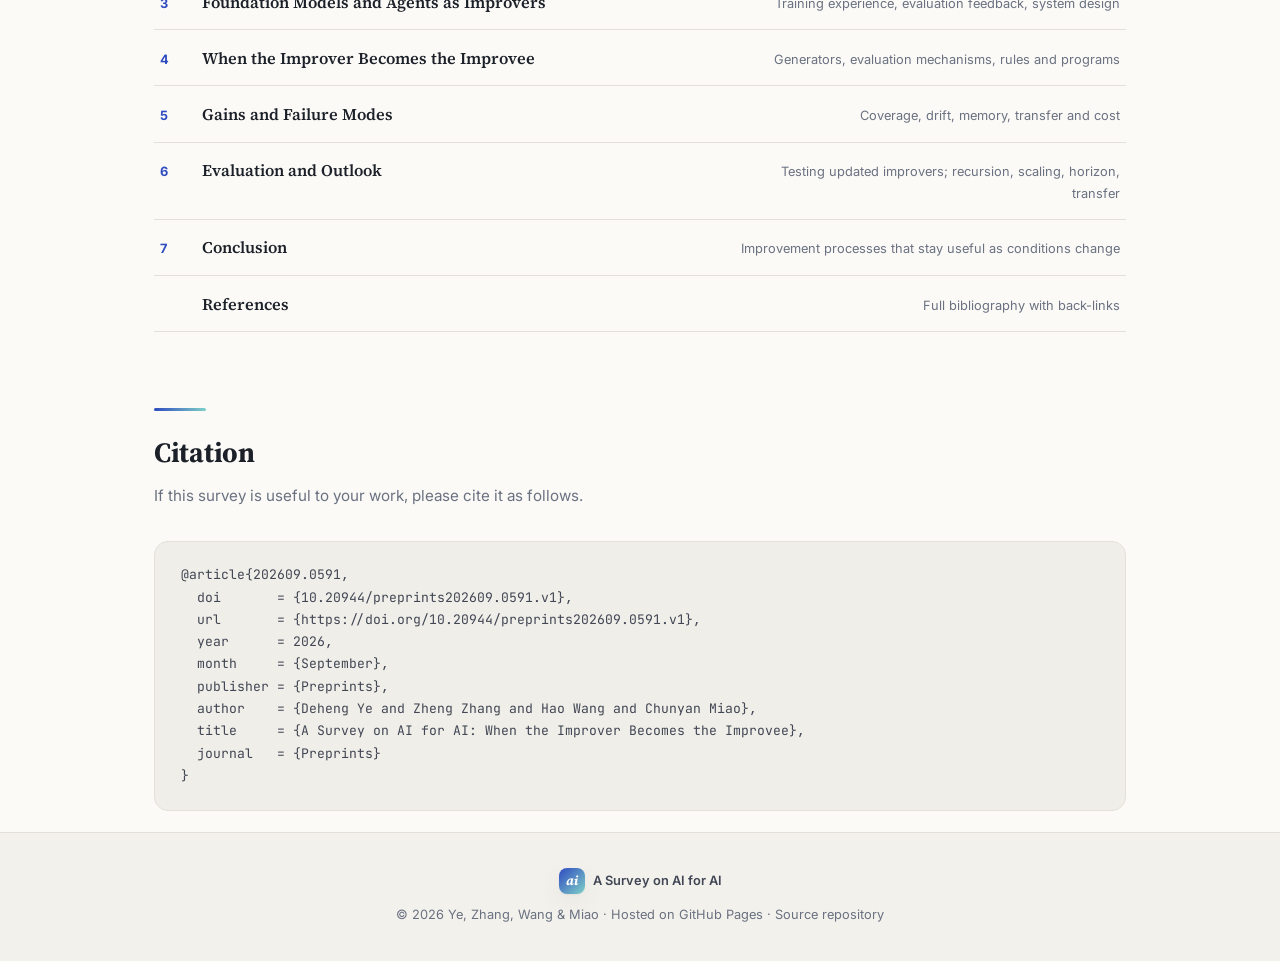
==== commit 74c5534c: "Add searchable literature browser and survey data" ====
--- a/index.html
+++ b/index.html
@@ -23,6 +23,7 @@
   <div class="nav-links">
     <a href="index.html" class="active">Overview</a>
     <a href="paper.html">Read the Paper</a>
+    <a href="papers.html">Paper Browser</a>
     <a href="https://github.com/3DAgentWorld/AI4AI-survey" rel="noopener">GitHub</a>
     <button class="theme-toggle" type="button" aria-label="Toggle color theme" title="Toggle theme">
       <svg class="icon-moon" viewBox="0 0 24 24" fill="none" stroke="currentColor" stroke-width="2" stroke-linecap="round"><path d="M21 12.8A9 9 0 1 1 11.2 3 7 7 0 0 0 21 12.8z"/></svg>
@@ -64,6 +65,7 @@
     <p class="byline"><strong>Deheng Ye</strong><sup>1,*</sup>, <strong>Zheng Zhang</strong><sup>2,*</sup>, Hao Wang<sup>2,&dagger;</sup>, Chunyan Miao<sup>1,&dagger;</sup><br><sup>1</sup>Nanyang Technological University<br><sup>2</sup>The Hong Kong University of Science and Technology (Guangzhou)<br><sup>*</sup>Equal contribution<br><sup>&dagger;</sup>Corresponding authors<br>ydyl1991@gmail.com, zzhang302@connect.hkust-gz.edu.cn, haowang@hkust-gz.edu.cn, ascymiao@ntu.edu.sg</p>
     <div class="hero-cta">
       <a class="btn btn-primary" href="paper.html">Read the Survey &rarr;</a>
+      <a class="btn btn-ghost" href="papers.html">Browse 195 Papers</a>
       <a class="btn btn-ghost" href="https://github.com/3DAgentWorld/AI4AI-survey" rel="noopener">
         <svg width="16" height="16" viewBox="0 0 16 16" fill="currentColor" aria-hidden="true"><path d="M8 0C3.58 0 0 3.58 0 8c0 3.54 2.29 6.53 5.47 7.59.4.07.55-.17.55-.38 0-.19-.01-.82-.01-1.49-2.01.37-2.53-.49-2.69-.94-.09-.23-.48-.94-.82-1.13-.28-.15-.68-.52-.01-.53.63-.01 1.08.58 1.23.82.72 1.21 1.87.87 2.33.66.07-.52.28-.87.51-1.07-1.78-.2-3.64-.89-3.64-3.95 0-.87.31-1.59.82-2.15-.08-.2-.36-1.02.08-2.12 0 0 .67-.21 2.2.82.64-.18 1.32-.27 2-.27.68 0 1.36.09 2 .27 1.53-1.04 2.2-.82 2.2-.82.44 1.1.16 1.92.08 2.12.51.56.82 1.27.82 2.15 0 3.07-1.87 3.75-3.65 3.95.29.25.54.73.54 1.48 0 1.07-.01 1.93-.01 2.2 0 .21.15.46.55.38A8.01 8.01 0 0 0 16 8c0-4.42-3.58-8-8-8z"/></svg>
         Source Repository
@@ -72,7 +74,7 @@
     <div class="hero-stats">
       <span class="chip">7 sections</span>
       <span class="chip">4 figures &middot; 2 tables</span>
-      <span class="chip">157 references</span>
+      <span class="chip">195-paper literature release</span>
       <span class="chip">HTML edition</span>
       <span class="chip">Open access</span>
     </div>
@@ -132,6 +134,20 @@
 
 <section class="landing-section reveal">
   <div class="sec-rule"></div>
+  <h2 class="sec-title">Explore the literature</h2>
+  <p class="sec-lede">Browse all 195 papers behind the survey, including publication links, taxonomy placement, and 108 papers with available code.</p>
+  <form class="paper-search-launch" action="papers.html" method="get">
+    <label for="homePaperSearch">Search the paper collection</label>
+    <div>
+      <input id="homePaperSearch" name="q" type="search" placeholder="Try “prompt search”, an author, venue, or paper title…">
+      <button type="submit">Search papers &rarr;</button>
+    </div>
+    <p><a href="papers.html">Open all filters</a> &middot; <a href="https://github.com/3DAgentWorld/AI4AI-survey/blob/main/PAPERS.md" rel="noopener">View PAPERS.md</a> &middot; <a href="https://github.com/3DAgentWorld/AI4AI-survey/tree/main/data" rel="noopener">Download the data</a></p>
+  </form>
+</section>
+
+<section class="landing-section reveal">
+  <div class="sec-rule"></div>
   <h2 class="sec-title">Inside the survey</h2>
   <p class="sec-lede">Seven sections, from the anatomy of improvement to an evaluation agenda for updated improvers.</p>
   <ol class="sec-list">
--- a/css/site.css
+++ b/css/site.css
@@ -135,6 +135,18 @@
 .site-nav .nav-links a:hover { color: var(--ink); text-decoration: none; }
 .site-nav .nav-links a.active { color: var(--accent); border-bottom-color: var(--accent-line); }
 
+@media (max-width: 700px) {
+  .site-nav { gap: 0.5rem; padding: 0.6rem 0.75rem; }
+  .site-nav .nav-links { gap: 0.65rem; }
+  .site-nav .nav-links a { font-size: 0.72rem; }
+  .site-nav .nav-links a[href*="github"] { display: none; }
+}
+
+@media (max-width: 480px) {
+  .site-nav .brand { font-size: 0; }
+  .site-nav .brand-mark { margin-right: 0; }
+}
+
 .theme-toggle {
   border: 1px solid var(--line-strong);
   background: var(--surface);
@@ -258,6 +270,47 @@
   border: 1px solid rgba(255, 255, 255, 0.14);
   background: rgba(255, 255, 255, 0.04);
   letter-spacing: 0.03em;
+}
+
+.paper-search-launch {
+  padding: 1.4rem;
+  border: 1px solid var(--line);
+  border-radius: 14px;
+  background: var(--surface);
+  box-shadow: var(--shadow);
+  font-family: var(--sans);
+}
+.paper-search-launch > label {
+  display: block;
+  margin-bottom: 0.55rem;
+  color: var(--ink-soft);
+  font-size: 0.76rem;
+  font-weight: 700;
+}
+.paper-search-launch > div { display: flex; gap: 0.6rem; }
+.paper-search-launch input {
+  flex: 1;
+  min-width: 0;
+  padding: 0.78rem 0.9rem;
+  border: 1px solid var(--line-strong);
+  border-radius: 9px;
+  background: var(--bg);
+  color: var(--ink);
+  font: 0.86rem var(--sans);
+}
+.paper-search-launch input:focus { outline: 2px solid var(--accent-line); outline-offset: 1px; }
+.paper-search-launch button {
+  padding: 0.72rem 1rem;
+  border: 0;
+  border-radius: 9px;
+  background: var(--accent);
+  color: #fff;
+  font: 600 0.82rem var(--sans);
+  cursor: pointer;
+}
+.paper-search-launch p { margin: 0.7rem 0 0; color: var(--muted); font-size: 0.72rem; }
+@media (max-width: 560px) {
+  .paper-search-launch > div { align-items: stretch; flex-direction: column; }
 }
 
 /* the self-referential loop motif */
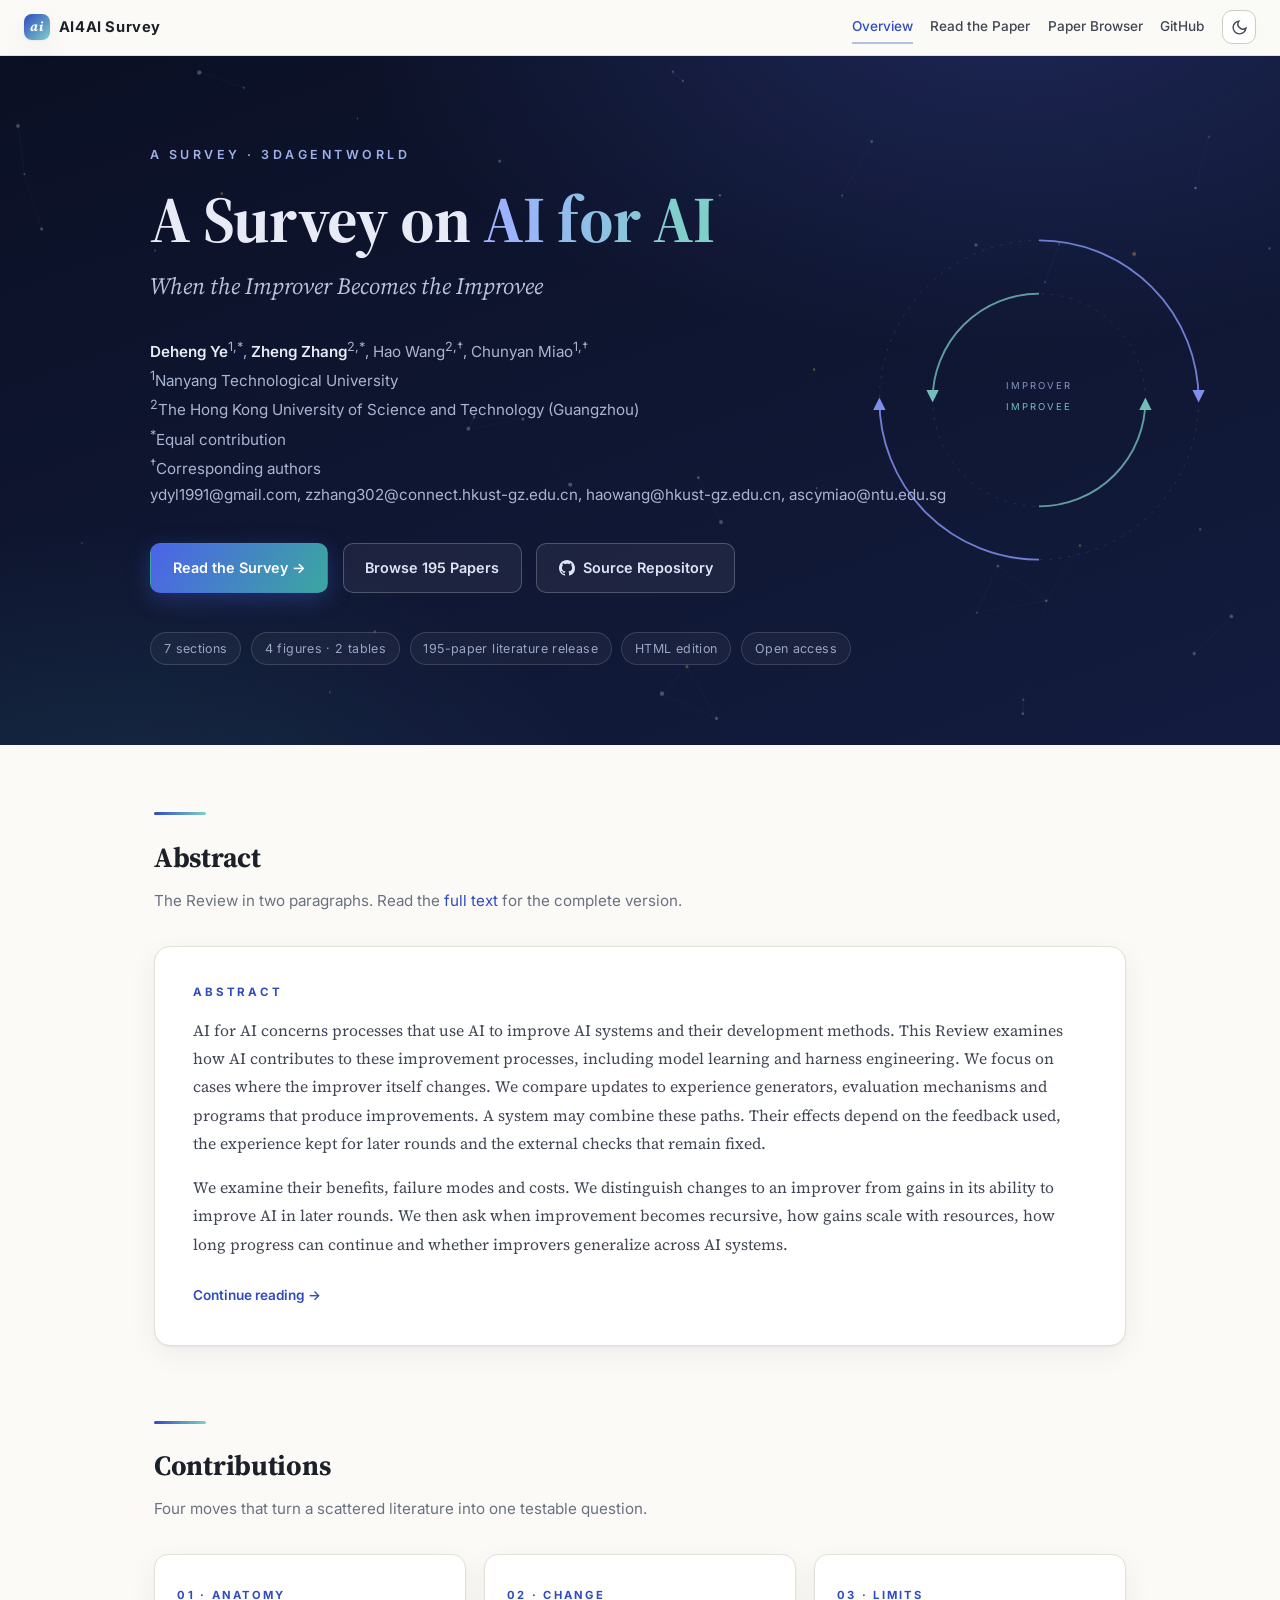
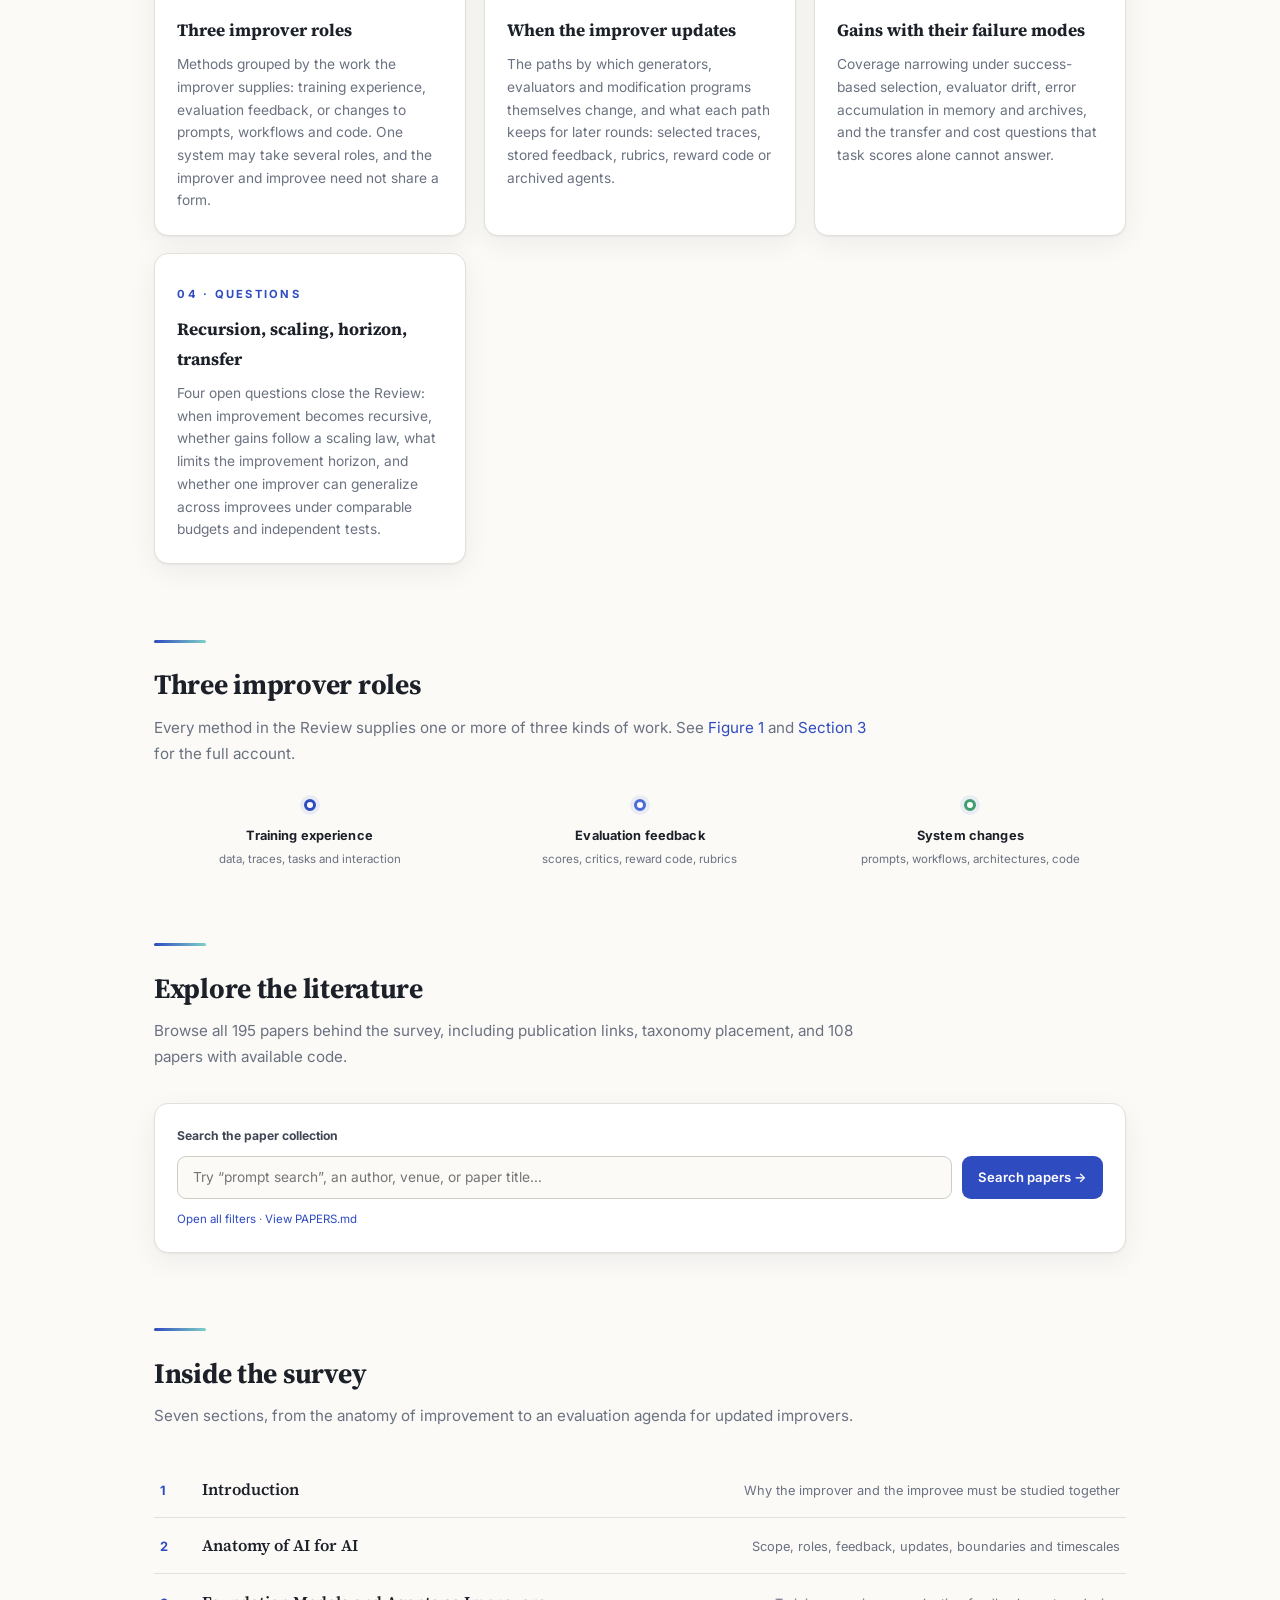
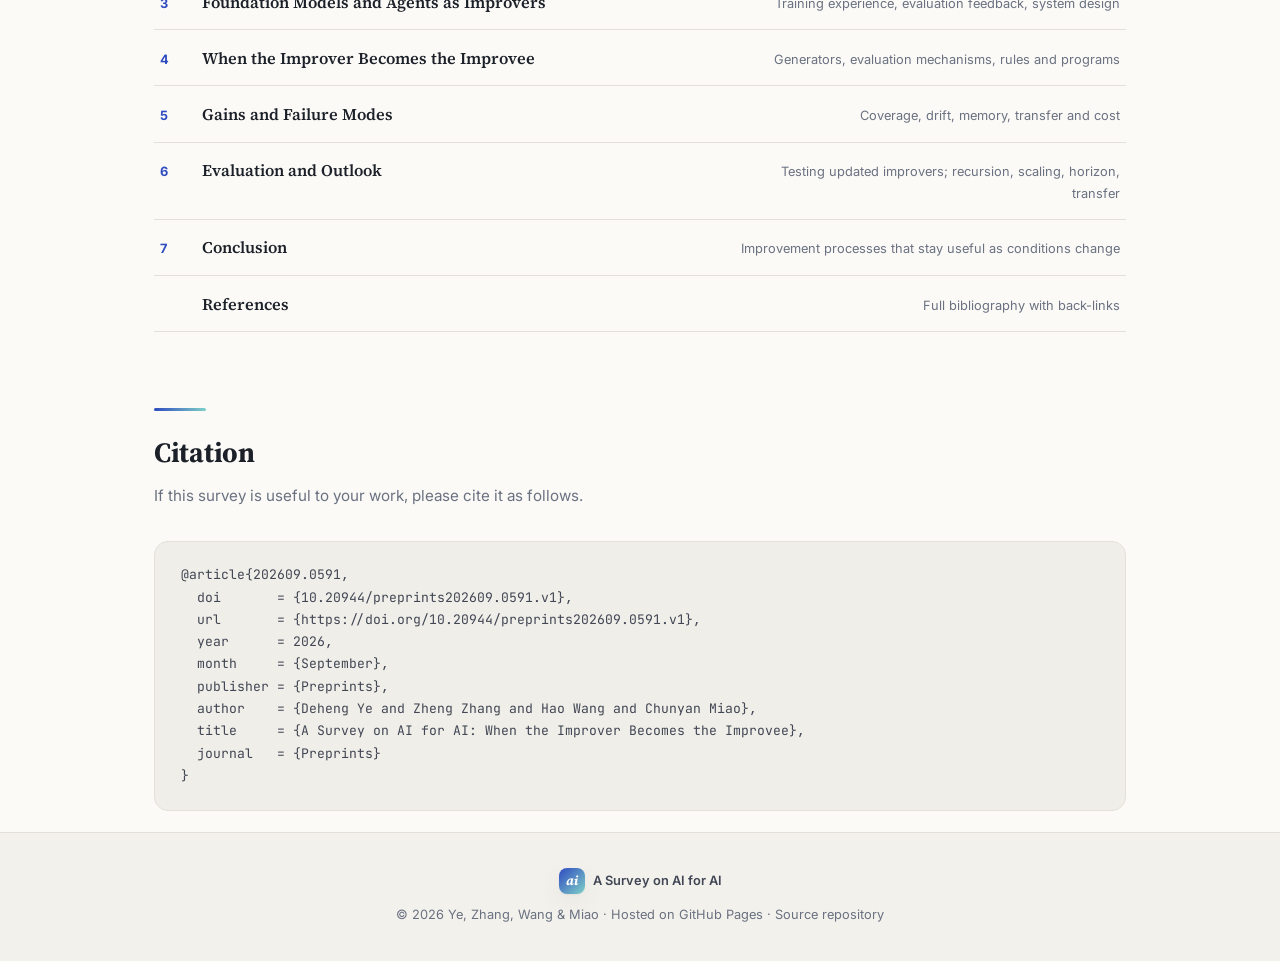
==== commit 98a198fa: "Simplify survey repository" ====
--- a/index.html
+++ b/index.html
@@ -142,7 +142,7 @@
       <input id="homePaperSearch" name="q" type="search" placeholder="Try “prompt search”, an author, venue, or paper title…">
       <button type="submit">Search papers &rarr;</button>
     </div>
-    <p><a href="papers.html">Open all filters</a> &middot; <a href="https://github.com/3DAgentWorld/AI4AI-survey/blob/main/PAPERS.md" rel="noopener">View PAPERS.md</a> &middot; <a href="https://github.com/3DAgentWorld/AI4AI-survey/tree/main/data" rel="noopener">Download the data</a></p>
+    <p><a href="papers.html">Open all filters</a> &middot; <a href="https://github.com/3DAgentWorld/AI4AI-survey/blob/main/PAPERS.md" rel="noopener">View PAPERS.md</a></p>
   </form>
 </section>
 
